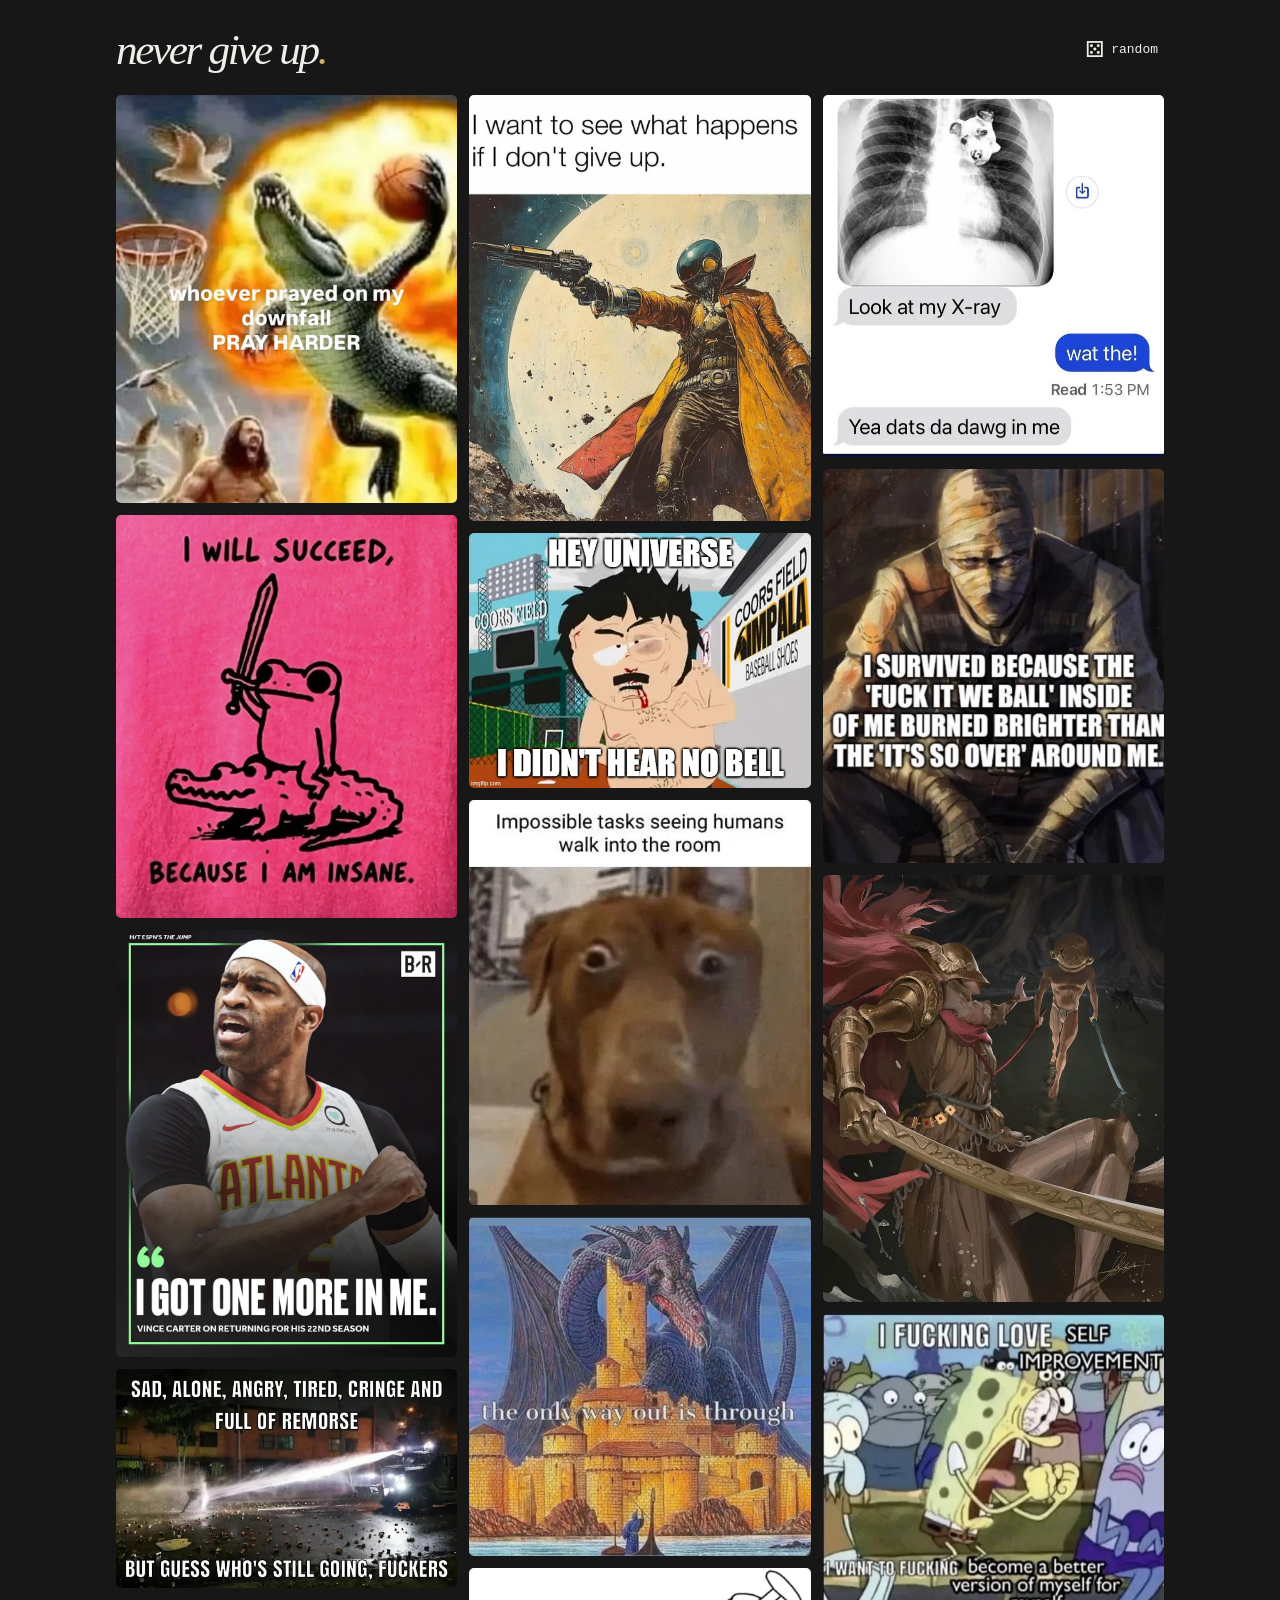
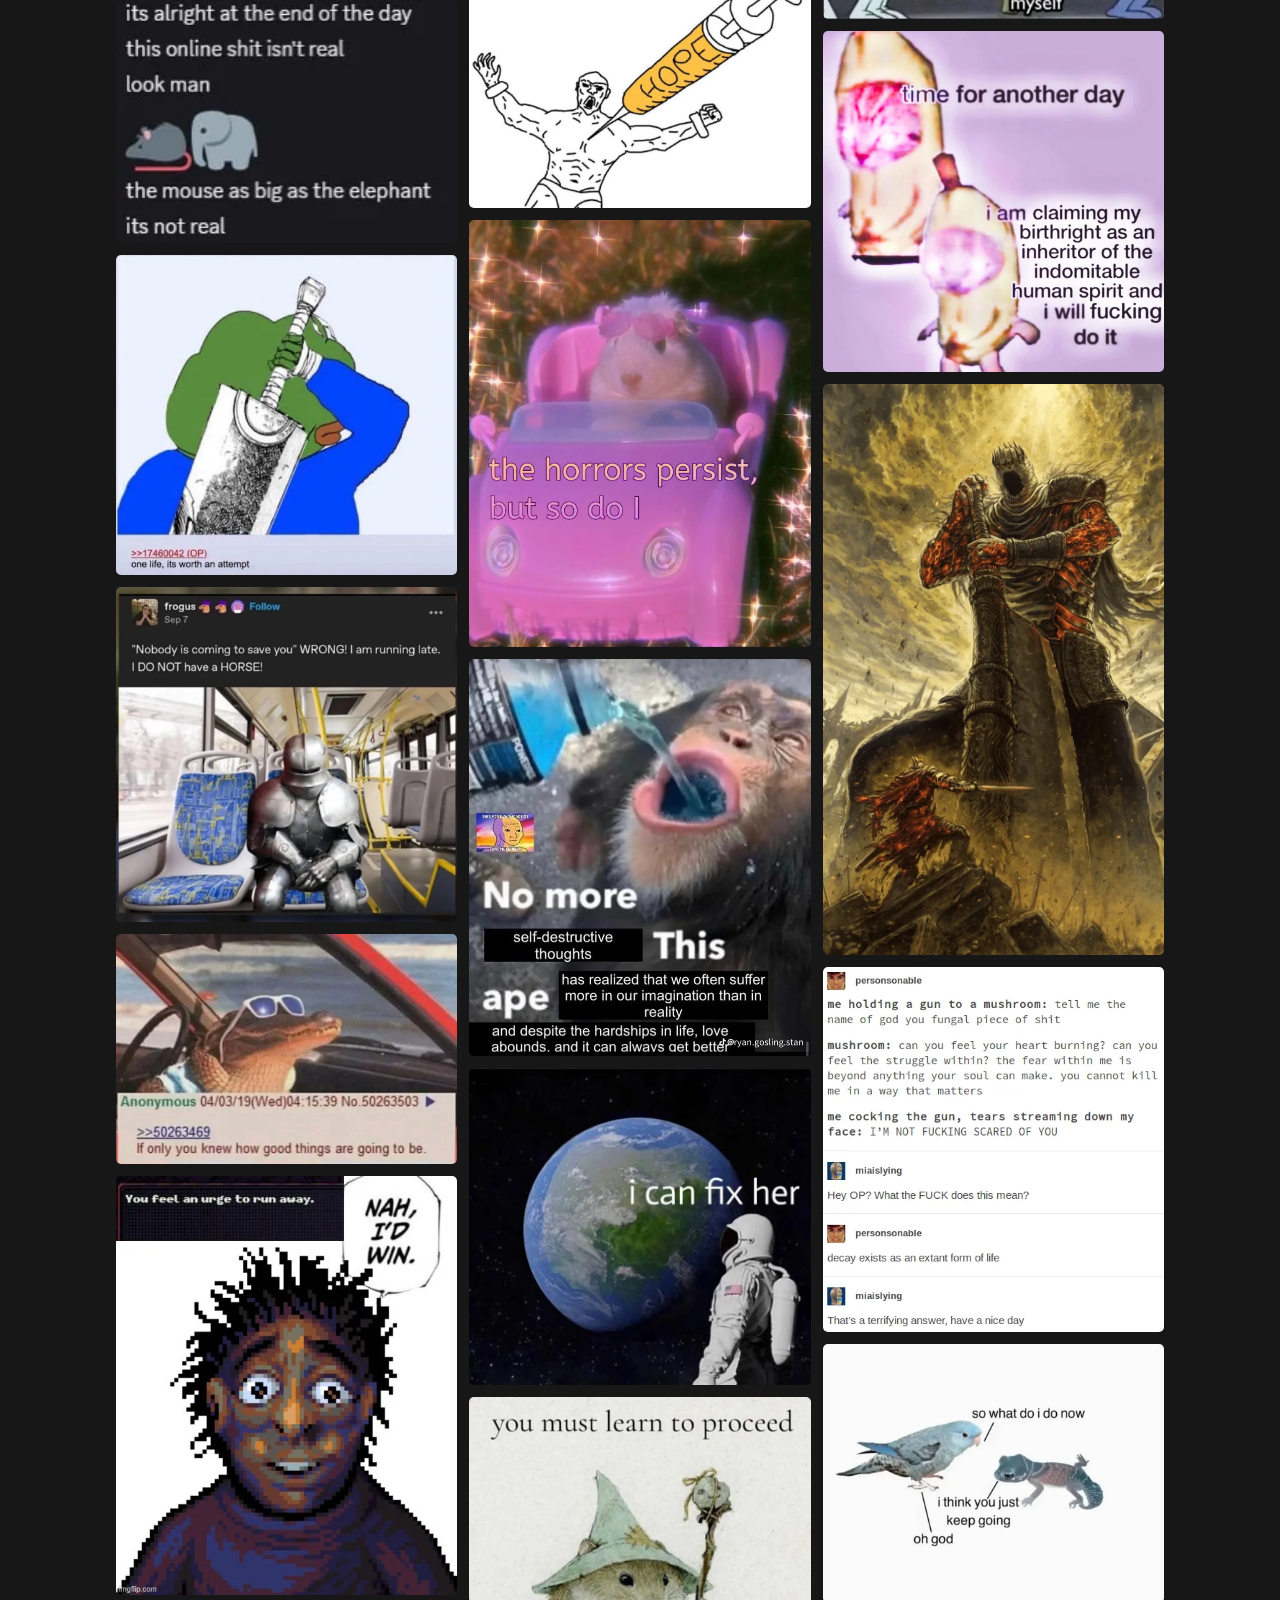
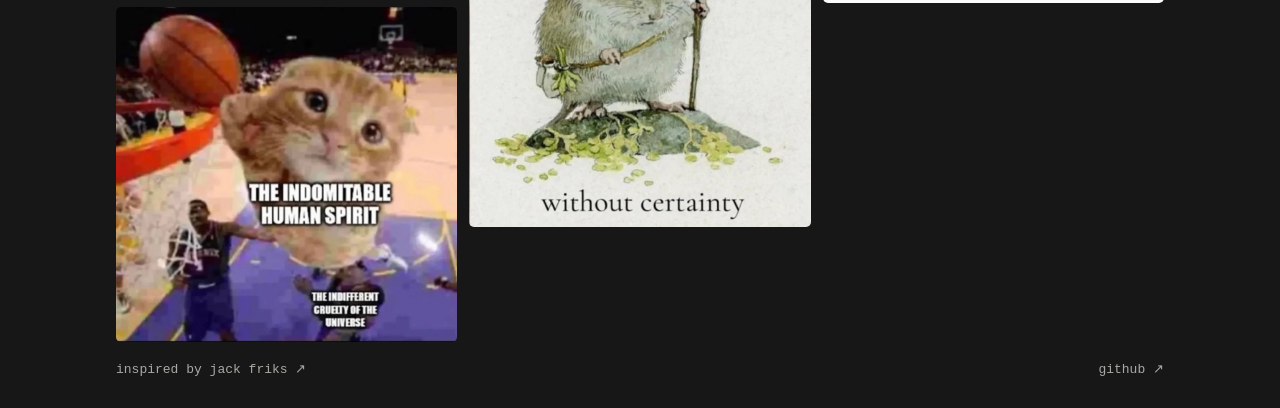
==== index.html @ ac334ce6 "Curate the wall around underdogs and comebacks" ====
<!doctype html>
<html lang="en">
<head>
  <meta charset="utf-8">
  <meta name="viewport" content="width=device-width, initial-scale=1">
  <meta name="theme-color" content="#171717">
  <meta name="description" content="A collection of very determined little guys.">
  <title>never give up</title>
  <link rel="icon" href="data:,">
  <link rel="stylesheet" href="./style.css">
  <script src="./gallery.js" defer></script>
</head>
<body>
  <main>
    <header>
      <h1>never give up<span aria-hidden="true">.</span></h1>
      <button id="random" type="button" hidden><span aria-hidden="true">⚄</span> random</button>
    </header>
    <div class="wall">
      <a href="https://www.jackfriks.com/keep-going/4.jpeg" data-credit="Jack Friks">
        <img src="./images/pray-harder.webp" width="980" height="1173"
             alt="An alligator goes up for a dunk in front of an explosion. “Whoever prayed on my downfall PRAY HARDER.”">
      </a>
      <a href="https://x.com/PermaDelusional/status/2120478122214617414" data-credit="@PermaDelusional">
        <img src="./images/sword-frog.webp" width="980" height="1157"
             alt="A frog rides an alligator with a sword raised. “I will succeed, because I am insane.”">
      </a>
      <a href="https://x.com/BleacherReport/status/1136370021188419584" data-credit="Bleacher Report">
        <img src="./images/one-more.webp" width="960" height="1200" loading="lazy"
             alt="Vince Carter tugs at his Hawks jersey. “I got one more in me.” He is talking about a 22nd NBA season.">
      </a>
      <a href="https://lemmy.blahaj.zone/post/48731867" data-credit="HopePosting">
        <img src="./images/still-going.webp" width="640" height="411" loading="lazy"
             alt="A person leans into a water cannon at night. The caption ends “but guess who’s still going, fuckers.”">
      </a>
      <a href="https://x.com/Anafinio/status/2120253152763257033" data-credit="@Anafinio">
        <img src="./images/mouse-elephant.webp" width="248" height="177"
             alt="A mouse emoji is as big as the elephant next to it. A chat message points to this as proof that the internet isn’t real.">
      </a>
      <a href="https://www.jackfriks.com/keep-going/1.jpeg" data-credit="Jack Friks">
        <img src="./images/one-life.webp" width="572" height="536" loading="lazy"
             alt="Pepe hoists a sword bigger than he is. The tiny caption reads “one life, its worth an attempt.”">
      </a>
      <a href="https://lemmy.blahaj.zone/post/48524702" data-credit="HopePosting">
        <img src="./images/no-horse.webp" width="980" height="960" loading="lazy"
             alt="A knight in full armor rides a bus. Someone says nobody is coming to save you. The knight is running late and has no horse.">
      </a>
      <a href="https://www.jackfriks.com/keep-going/15.jpeg" data-credit="Jack Friks">
        <img src="./images/gator.webp" width="640" height="432" loading="lazy"
             alt="An alligator in sunglasses drives into the sun. “If only you knew how good things are going to be.”">
      </a>
      <a href="https://knowyourmeme.com/photos/3169126-nah-id-win" data-credit="Know Your Meme">
        <img src="./images/id-win.webp" width="500" height="614"
             alt="The game says “You feel an urge to run away.” A wide-eyed pixelated character answers, “Nah, I’d win.”">
      </a>
      <a href="https://x.com/PunchingCat/status/2120642733367058934" data-credit="@PunchingCat">
        <img src="./images/dunk.webp" width="980" height="962"
             alt="A kitten representing the indomitable human spirit dunks on the indifferent cruelty of the universe.">
      </a>
      <a href="https://www.jackfriks.com/keep-going/5.jpeg" data-credit="Jack Friks">
        <img src="./images/what-happens.webp" width="960" height="1200"
             alt="A space cowboy draws a pistol in front of a huge moon. “I want to see what happens if I don’t give up.”">
      </a>
      <a href="https://imgflip.com/i/9ol8pu" data-credit="mm55_55 · Imgflip">
        <img src="./images/no-bell.webp" width="642" height="480" loading="lazy"
             alt="Randy Marsh, battered in the Coors Field parking lot, tells the universe he didn’t hear a bell.">
      </a>
      <a href="https://lemmy.blahaj.zone/post/48625889" data-credit="HopePosting">
        <img src="./images/impossible-tasks.webp" width="414" height="491" loading="lazy"
             alt="A startled, wide-eyed dog illustrates “Impossible tasks seeing humans walk into the room.”">
      </a>
      <a href="https://www.jackfriks.com/keep-going/25.webp" data-credit="Jack Friks">
        <img src="./images/row-through.webp" width="980" height="972" loading="lazy"
             alt="A lone figure takes a small boat toward a castle wrapped in a dragon. “the only way out is through”">
      </a>
      <a href="https://www.jackfriks.com/keep-going/6.jpeg" data-credit="Jack Friks">
        <img src="./images/hope-injection.webp" width="959" height="675" loading="lazy"
             alt="A syringe labeled HOPE goes into the arm of a suddenly jacked stick figure.">
      </a>
      <a href="https://knowyourmeme.com/photos/2701139-the-horrors-persist-but-so-do-i" data-credit="Know Your Meme">
        <img src="./images/horrors.webp" width="564" height="705" loading="lazy"
             alt="A tiny rodent drives a sparkly pink convertible. “the horrors persist, but so do I”">
      </a>
      <a href="https://knowyourmeme.com/photos/2428231-the-indomitable-human-spirit" data-credit="Know Your Meme">
        <img src="./images/no-more.webp" width="680" height="791"
             alt="An ape getting water poured into its mouth has decided it’s done with self-destructive thoughts.">
      </a>
      <a href="https://lemmy.blahaj.zone/post/48667059" data-credit="HopePosting">
        <img src="./images/fix-her.webp" width="694" height="646"
             alt="An astronaut stares at the whole Earth from the Moon and announces, “i can fix her.”">
      </a>
      <a href="https://x.com/cyanopsis/status/2121844889277411535" data-credit="@cyanopsis">
        <img src="./images/mouse-wizard.webp" width="954" height="1200"
             alt="A mouse in a pointed hat carries a staff. “you must learn to proceed without certainty”">
      </a>
      <a href="https://knowyourmeme.com/photos/2394167-got-that-dog-in-him" data-credit="@Ic3yHurts · Know Your Meme">
        <img src="./images/dawg-xray.webp" width="680" height="722"
             alt="A text conversation shows a chest X-ray with a dog inside the ribs. “Yea dats da dawg in me.”">
      </a>
      <a href="https://www.jackfriks.com/keep-going/35.webp" data-credit="Jack Friks">
        <img src="./images/burned-brighter.webp" width="968" height="1119" loading="lazy"
             alt="A bandaged Joshua Graham says the “fuck it we ball” inside him burned brighter than the “it’s so over” around him.">
      </a>
      <a href="https://knowyourmeme.com/photos/2353268-let-me-solo-her" data-credit="Al Jerek · Know Your Meme">
        <img src="./images/solo-her.webp" width="680" height="850" loading="lazy"
             alt="Malenia holds her blade across the foreground. Behind it stands a lone challenger wearing a jar on his head.">
      </a>
      <a href="https://lemmy.blahaj.zone/post/48971840" data-credit="HopePosting">
        <img src="./images/self-improvement.webp" width="474" height="423" loading="lazy"
             alt="SpongeBob clenches both fists in a crowd and yells about how much he loves self-improvement.">
      </a>
      <a href="https://knowyourmeme.com/photos/2428218-the-indomitable-human-spirit" data-credit="Know Your Meme">
        <img src="./images/another-day.webp" width="597" height="597" loading="lazy"
             alt="Two cats in banana suits with glowing faces greet another day by claiming their birthright as inheritors of the indomitable human spirit.">
      </a>
      <a href="https://www.jackfriks.com/keep-going/58.webp" data-credit="Jack Friks">
        <img src="./images/giant.webp" width="718" height="1200" loading="lazy"
             alt="A tiny fighter with a sword squares up to an armored giant beneath a gold sky.">
      </a>
      <a href="https://knowyourmeme.com/photos/2144669-you-cannot-kill-me-in-a-way-that-matters" data-credit="personsonable · Know Your Meme">
        <img src="./images/mushroom.webp" width="474" height="507"
             alt="In a Tumblr exchange, a mushroom held at gunpoint calmly explains that decay is a form of life.">
      </a>
      <a href="https://www.jackfriks.com/keep-going/62.webp" data-credit="Jack Friks">
        <img src="./images/keep-going.webp" width="980" height="745" loading="lazy"
             alt="A bird asks a lizard what to do now. “i think you just keep going” — “oh god”">
      </a>
    </div>
    <footer>
      <a href="https://www.jackfriks.com/keep-going">inspired by jack friks ↗</a>
      <a href="https://github.com/MadBonzz/never-give-up">github ↗</a>
    </footer>
  </main>
  <dialog aria-label="Image viewer">
    <div class="viewer">
      <form method="dialog"><button aria-label="Close image" autofocus>close ×</button></form>
      <img id="full" alt="">
      <a id="source" href="#">source ↗</a>
    </div>
  </dialog>
</body>
</html>
---- style.css ----
:root {
  color-scheme: dark;
  font: 16px/1.5 system-ui, sans-serif;
  background: #171717;
  color: #efeee9;
}

* { box-sizing: border-box; }
body { margin: 0; }
main { max-width: 1096px; margin: auto; padding: 0 24px; }

header, footer {
  display: flex;
  align-items: center;
  justify-content: space-between;
  gap: 1rem;
}

header { padding: 26px 0 21px; }
h1 {
  margin: 0;
  font: italic 500 clamp(2rem, 5vw, 2.7rem)/1.1 Georgia, serif;
  letter-spacing: -.055em;
}
h1 span { color: #d9ad6c; }
button, footer a, #source { font: 13px/1.5 ui-monospace, monospace; }
button {
  color: inherit;
  background: transparent;
  border: 0;
  cursor: pointer;
  padding: 6px;
}
#random { display: inline-flex; align-items: center; gap: 7px; }
#random span { font: 22px/1 system-ui, sans-serif; }
[hidden] { display: none !important; }
a { color: inherit; text-underline-offset: 4px; }
button:hover, footer a:hover, #source:hover { color: white; text-decoration: underline; }
:focus-visible { outline: 2px solid #ffd492; outline-offset: 3px; }

.wall { columns: 3; column-gap: 12px; }
.wall a {
  display: block;
  margin-bottom: 12px;
  break-inside: avoid;
  border-radius: 5px;
  cursor: zoom-in;
}
.wall img { display: block; width: 100%; height: auto; border-radius: inherit; }
footer { color: #aaa8a3; padding: 18px 0 28px; }
footer a { text-decoration: none; }

dialog {
  border: 0;
  background: transparent;
  color: #efeee9;
  padding: 0;
  width: min(1000px, calc(100vw - 24px));
  max-width: calc(100vw - 24px);
  max-height: calc(100dvh - 16px);
}
dialog::backdrop { background: rgb(9 9 9 / 96%); }
body:has(dialog[open]) { overflow: hidden; }
.viewer { display: grid; justify-items: center; }
.viewer form { justify-self: end; margin: 0; }
.viewer button { margin-bottom: 3px; }
#full {
  display: block;
  width: 100%;
  height: calc(100dvh - 112px);
  object-fit: contain;
}
#source { margin-top: 12px; color: #c8c7c1; text-align: center; }

@media (max-width: 760px) {
  main { padding: 0 14px; }
  .wall { columns: 2; }
}
@media (max-width: 540px) {
  header { padding: 18px 0 16px; }
  .wall { columns: 1; }
  footer a { font-size: 11px; }
}
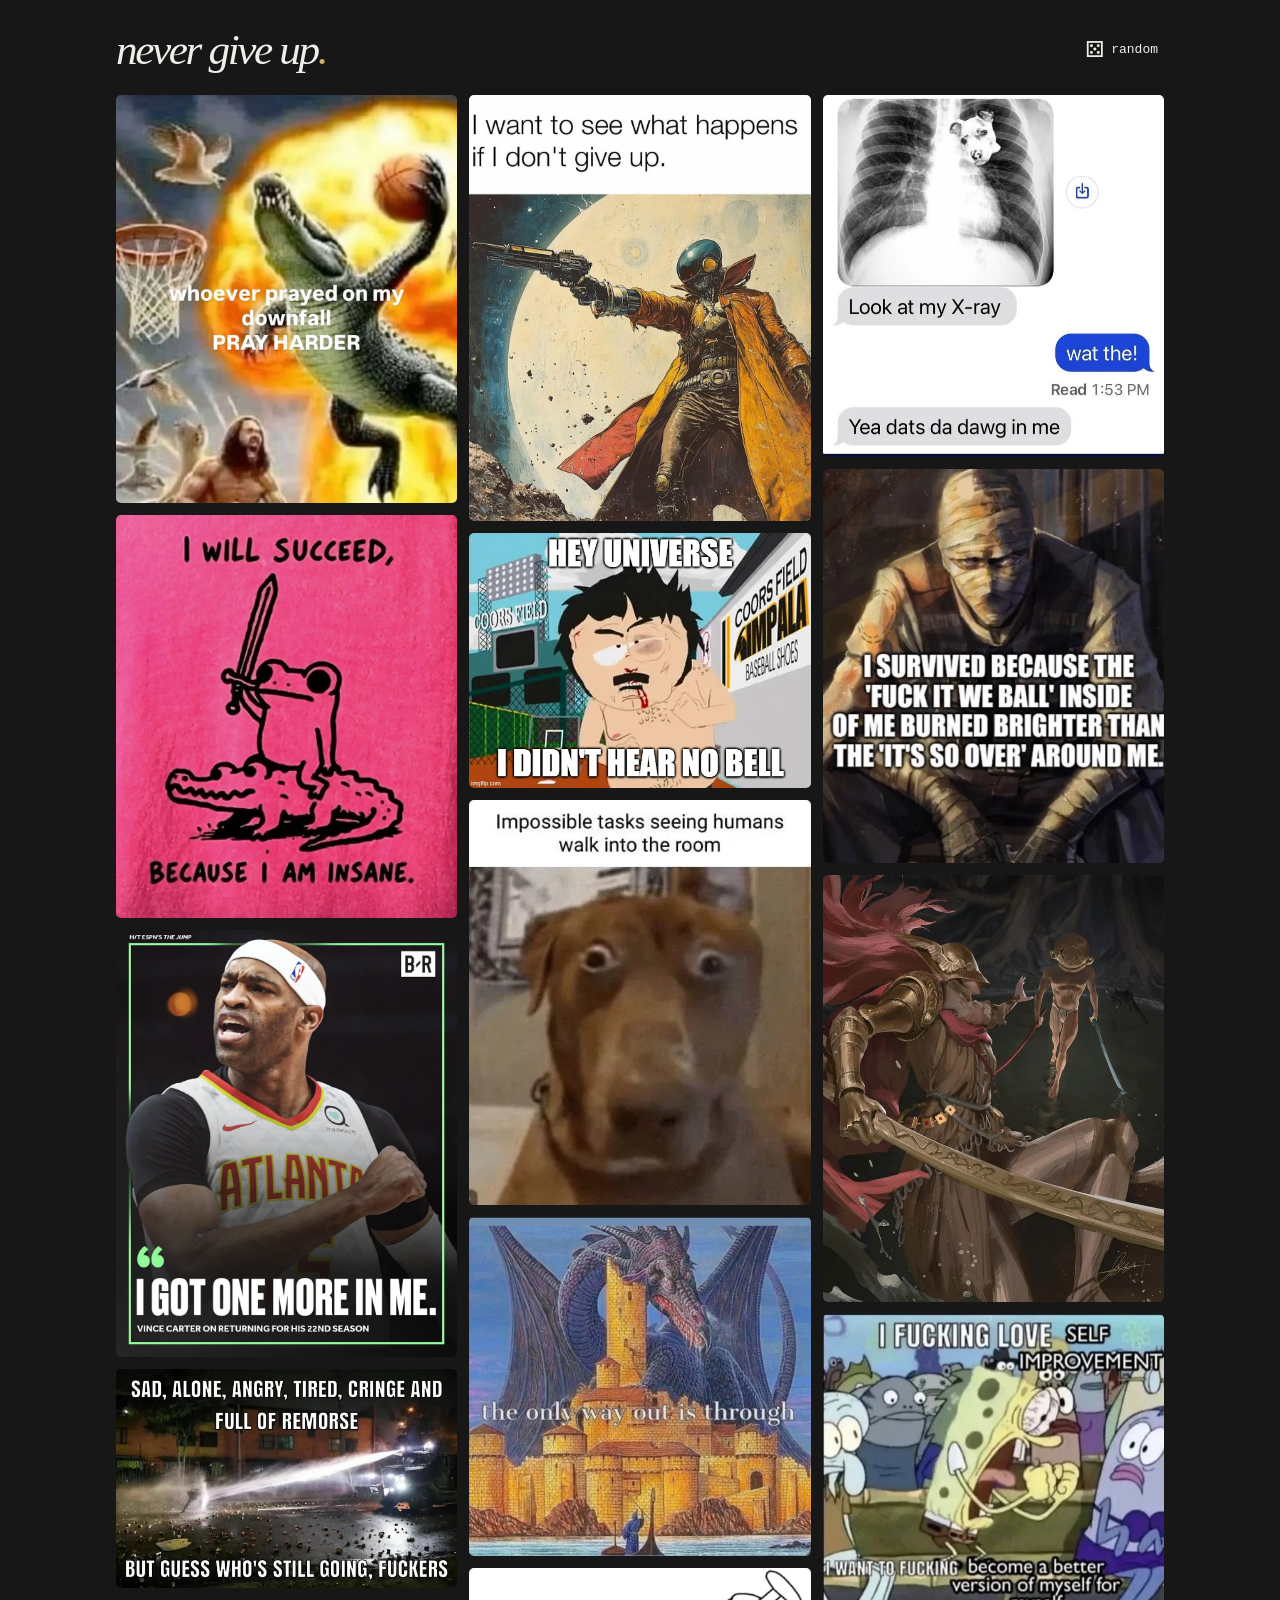
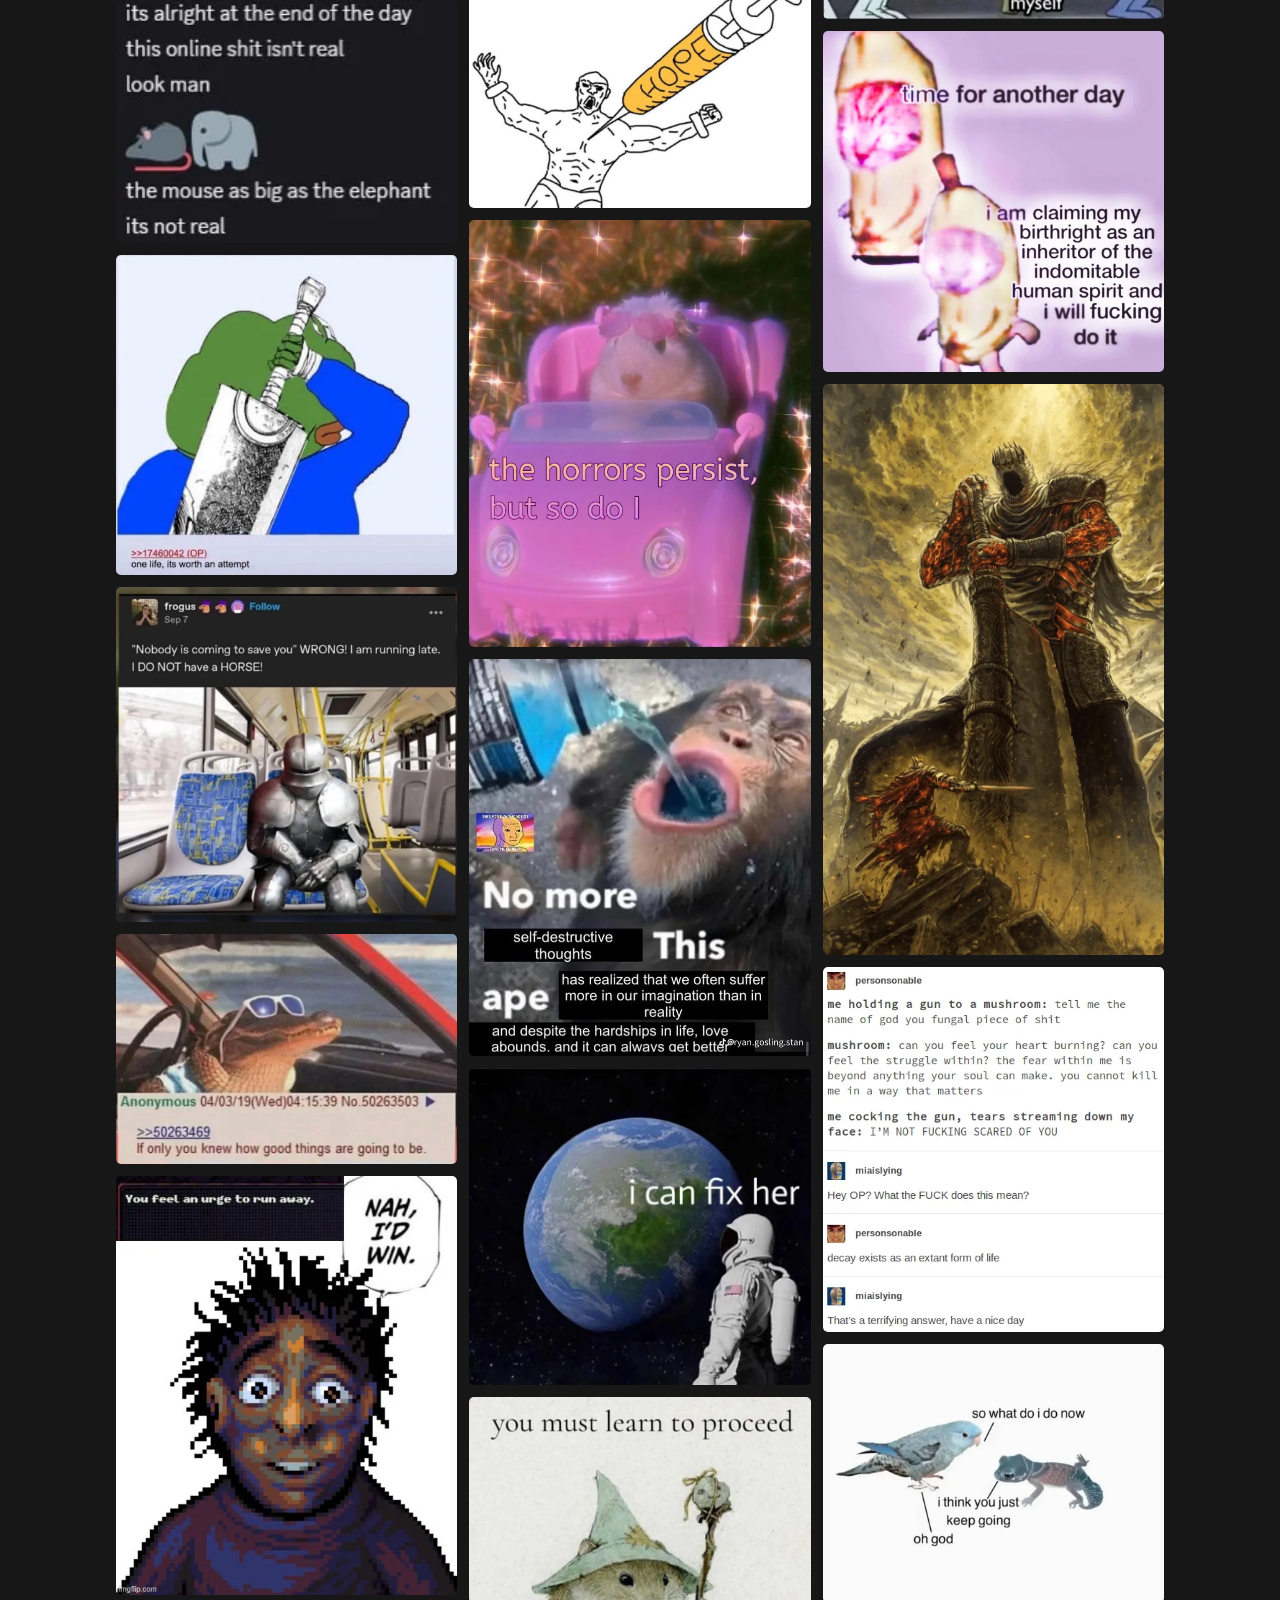
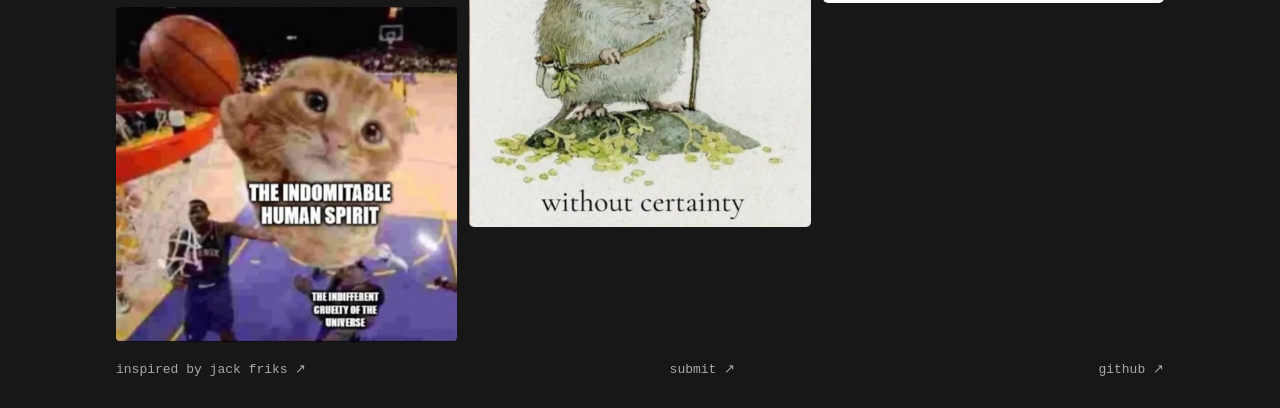
==== commit 492ff49f: "Add an X photo submission page with atomic gallery publishing" ====
--- a/index.html
+++ b/index.html
@@ -17,6 +17,7 @@
       <button id="random" type="button" hidden><span aria-hidden="true">⚄</span> random</button>
     </header>
     <div class="wall">
+      <!-- submissions -->
       <a href="https://www.jackfriks.com/keep-going/4.jpeg" data-credit="Jack Friks">
         <img src="./images/pray-harder.webp" width="980" height="1173"
              alt="An alligator goes up for a dunk in front of an explosion. “Whoever prayed on my downfall PRAY HARDER.”">
@@ -128,6 +129,7 @@
     </div>
     <footer>
       <a href="https://www.jackfriks.com/keep-going">inspired by jack friks ↗</a>
+      <a href="./submit/">submit ↗</a>
       <a href="https://github.com/MadBonzz/never-give-up">github ↗</a>
     </footer>
   </main>
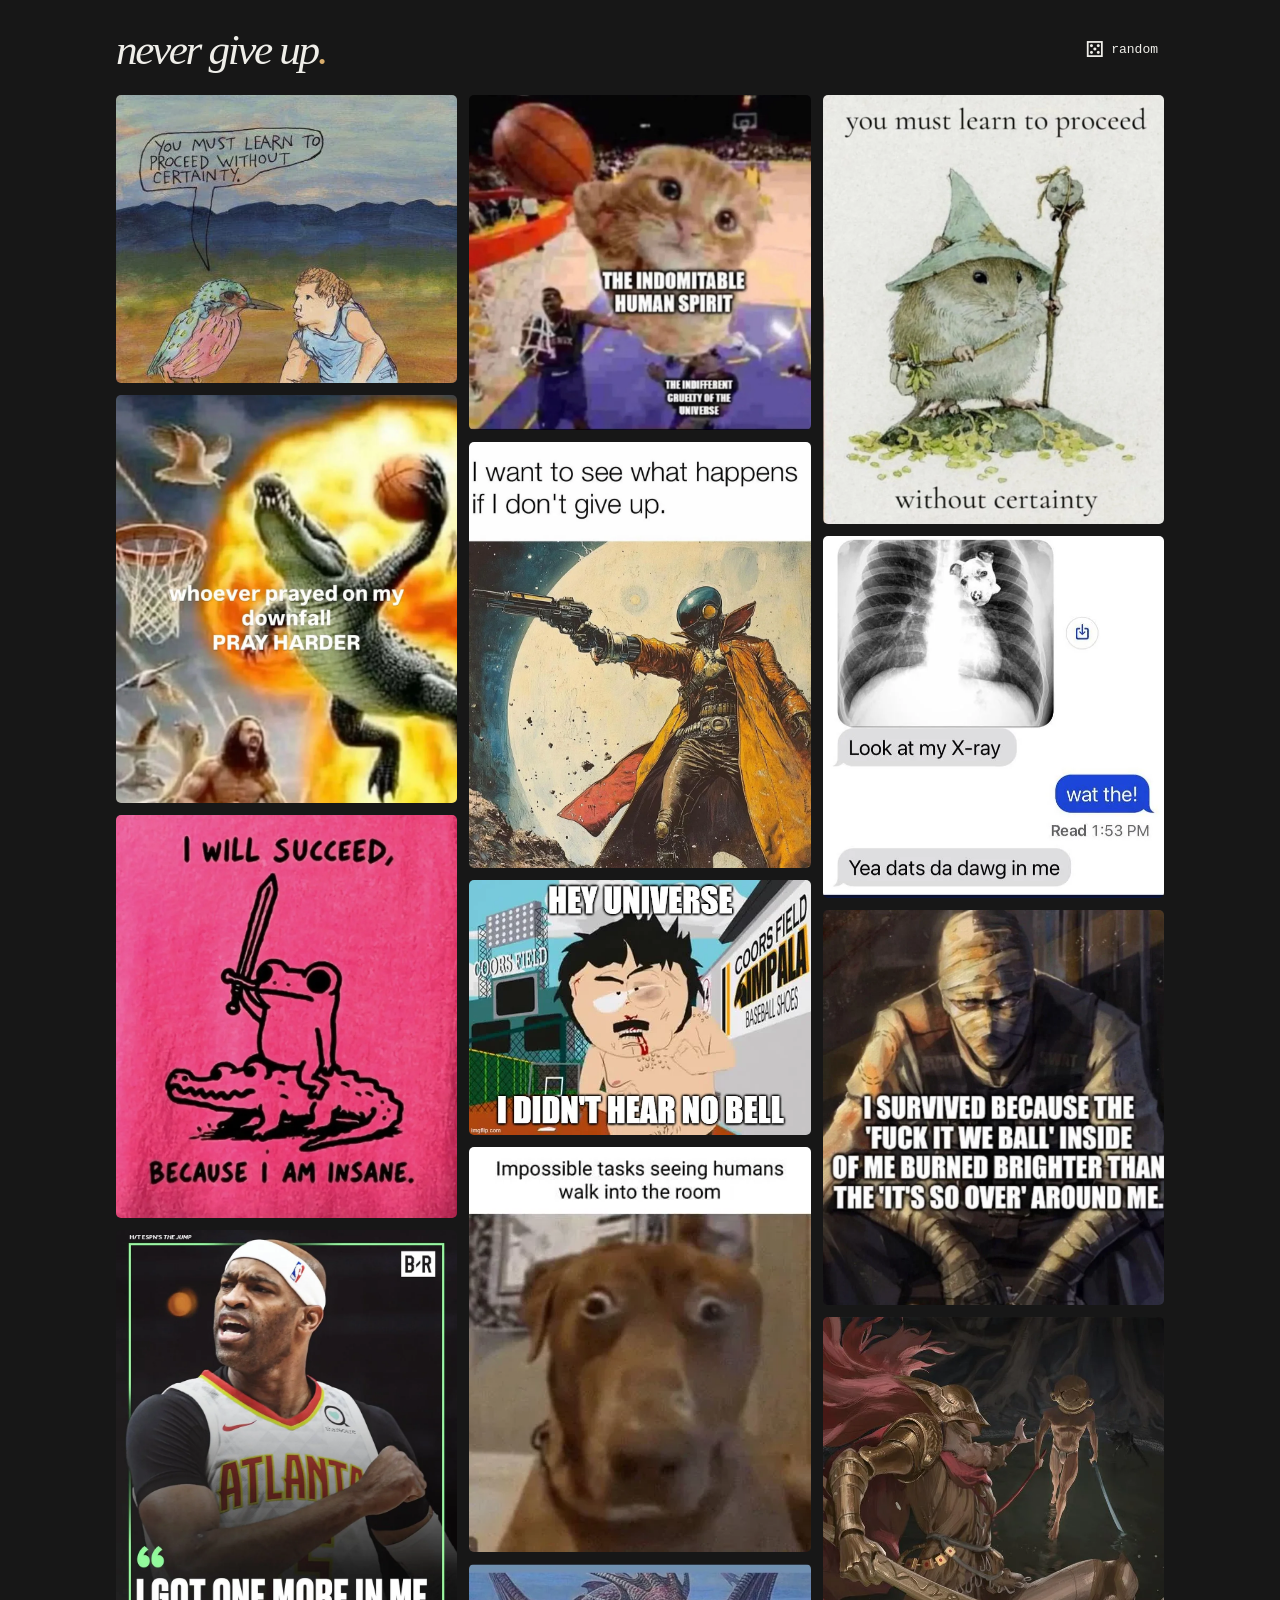
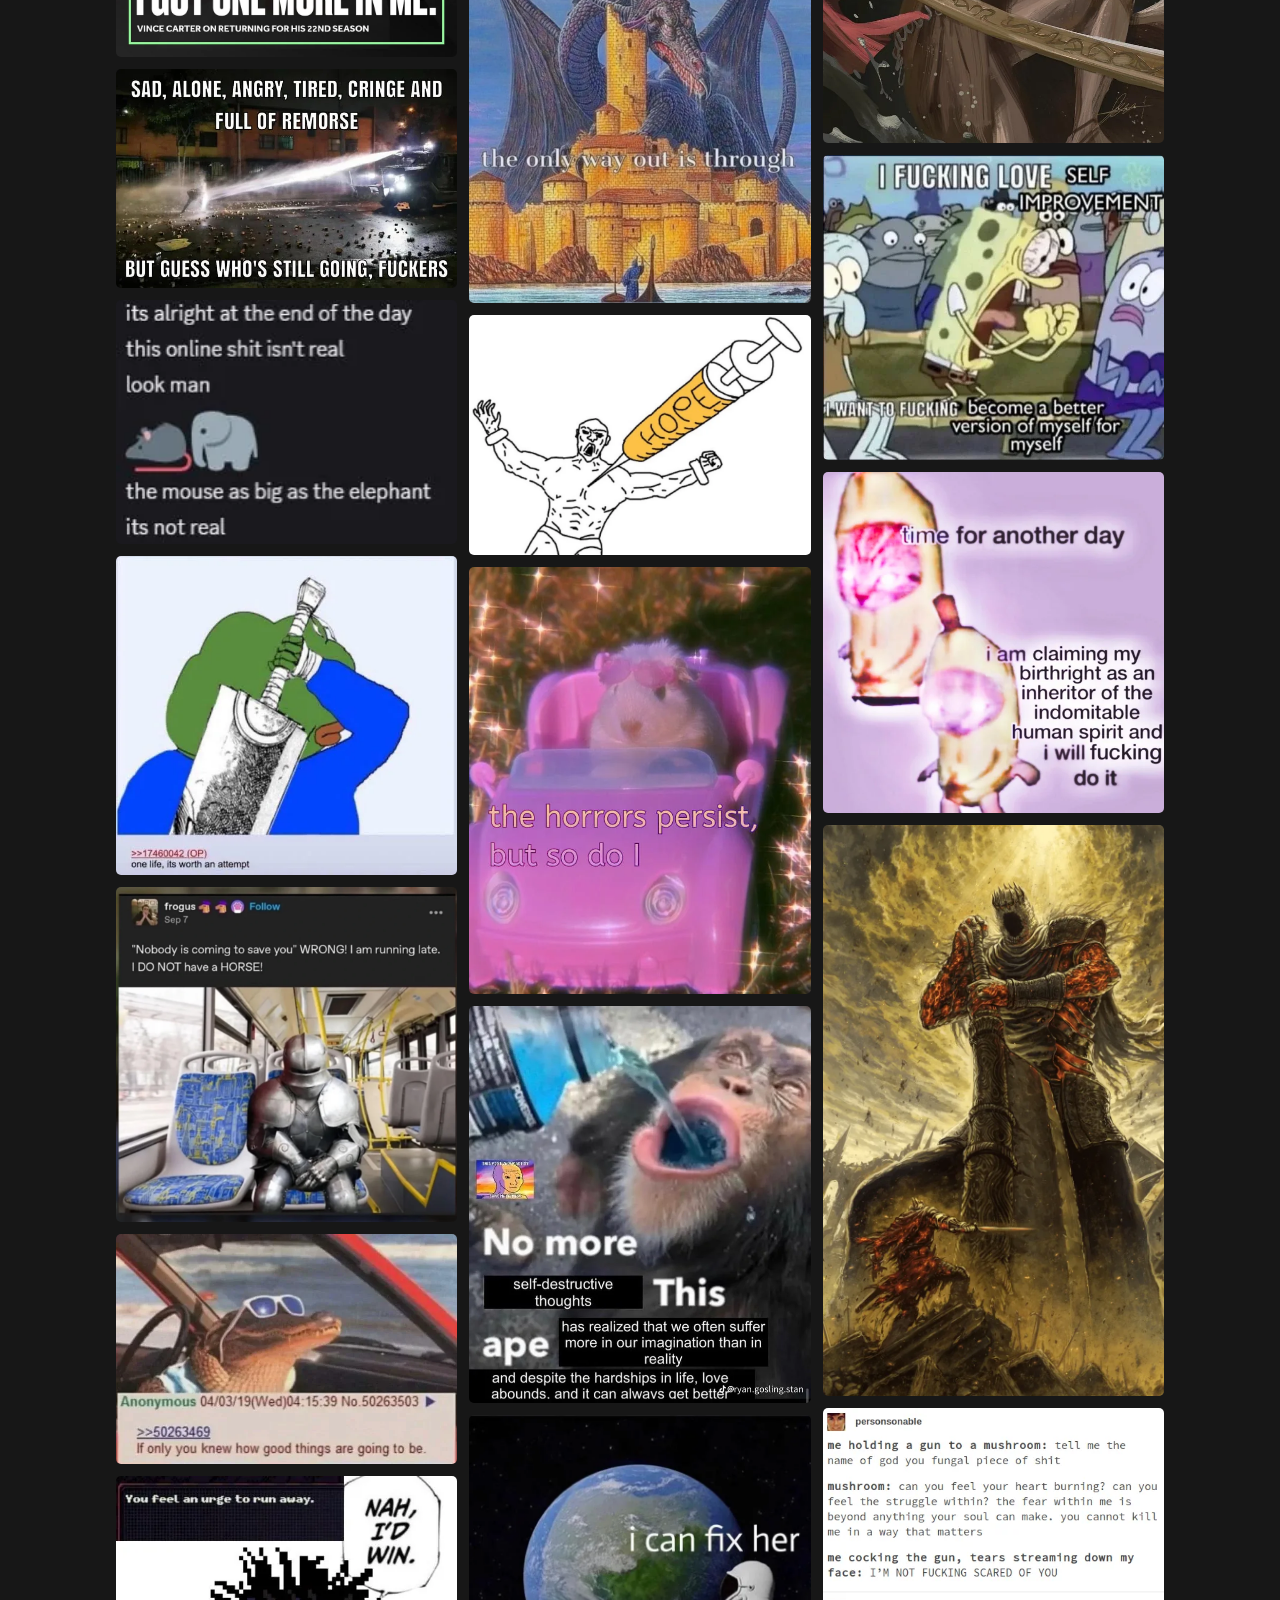
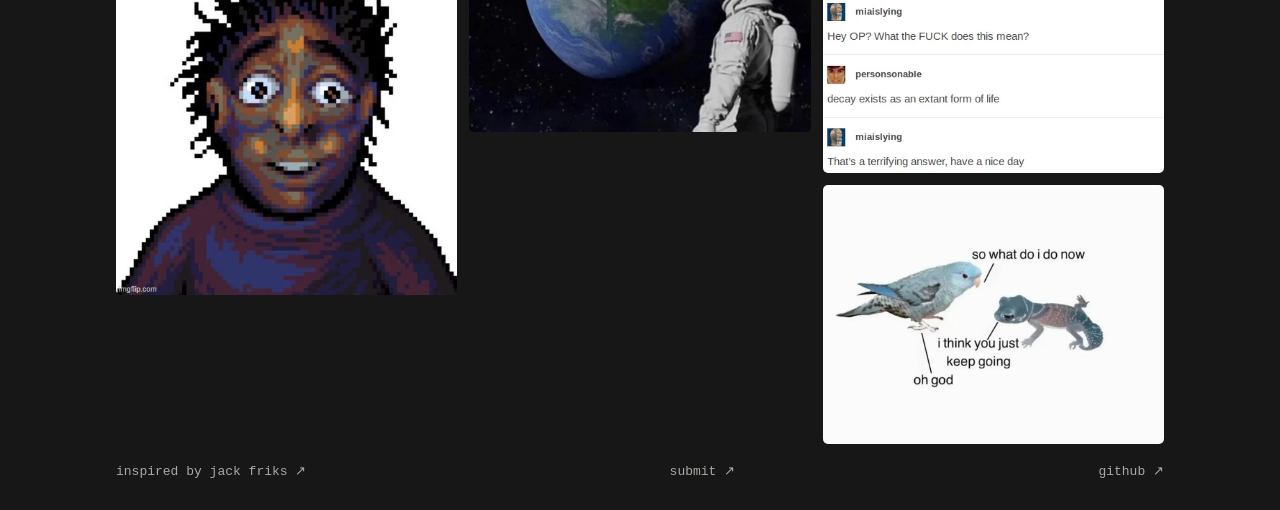
==== commit fa51a912: "Add photos from @WholesomeMeme (2123119943340130806)" ====
--- a/index.html
+++ b/index.html
@@ -18,6 +18,9 @@
     </header>
     <div class="wall">
       <!-- submissions -->
+      <a href="https://x.com/WholesomeMeme/status/2123119943340130806/photo/1" data-credit="@WholesomeMeme">
+        <img src="./images/x-2123119943340130806-1.webp" width="500" height="422" loading="lazy" alt="Photo 1 posted by @WholesomeMeme on X.">
+      </a>
       <a href="https://www.jackfriks.com/keep-going/4.jpeg" data-credit="Jack Friks">
         <img src="./images/pray-harder.webp" width="980" height="1173"
              alt="An alligator goes up for a dunk in front of an explosion. “Whoever prayed on my downfall PRAY HARDER.”">
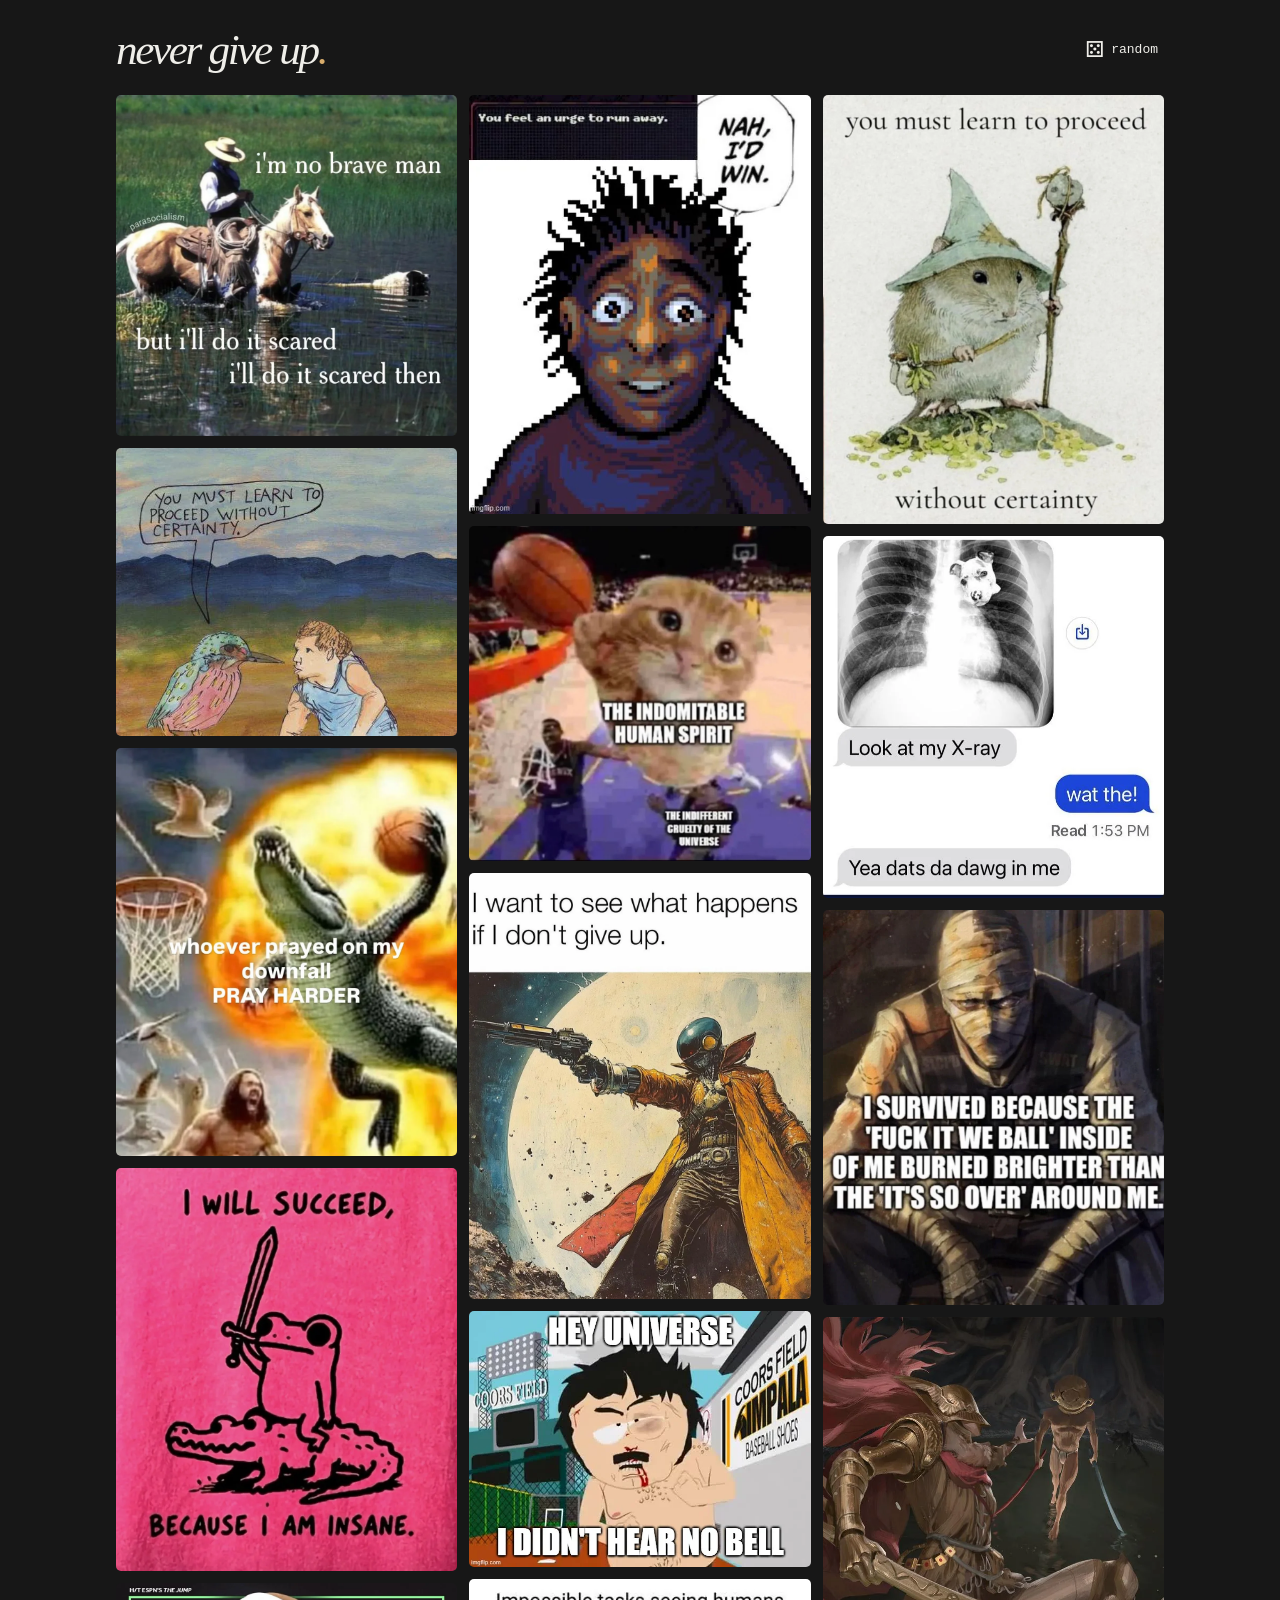
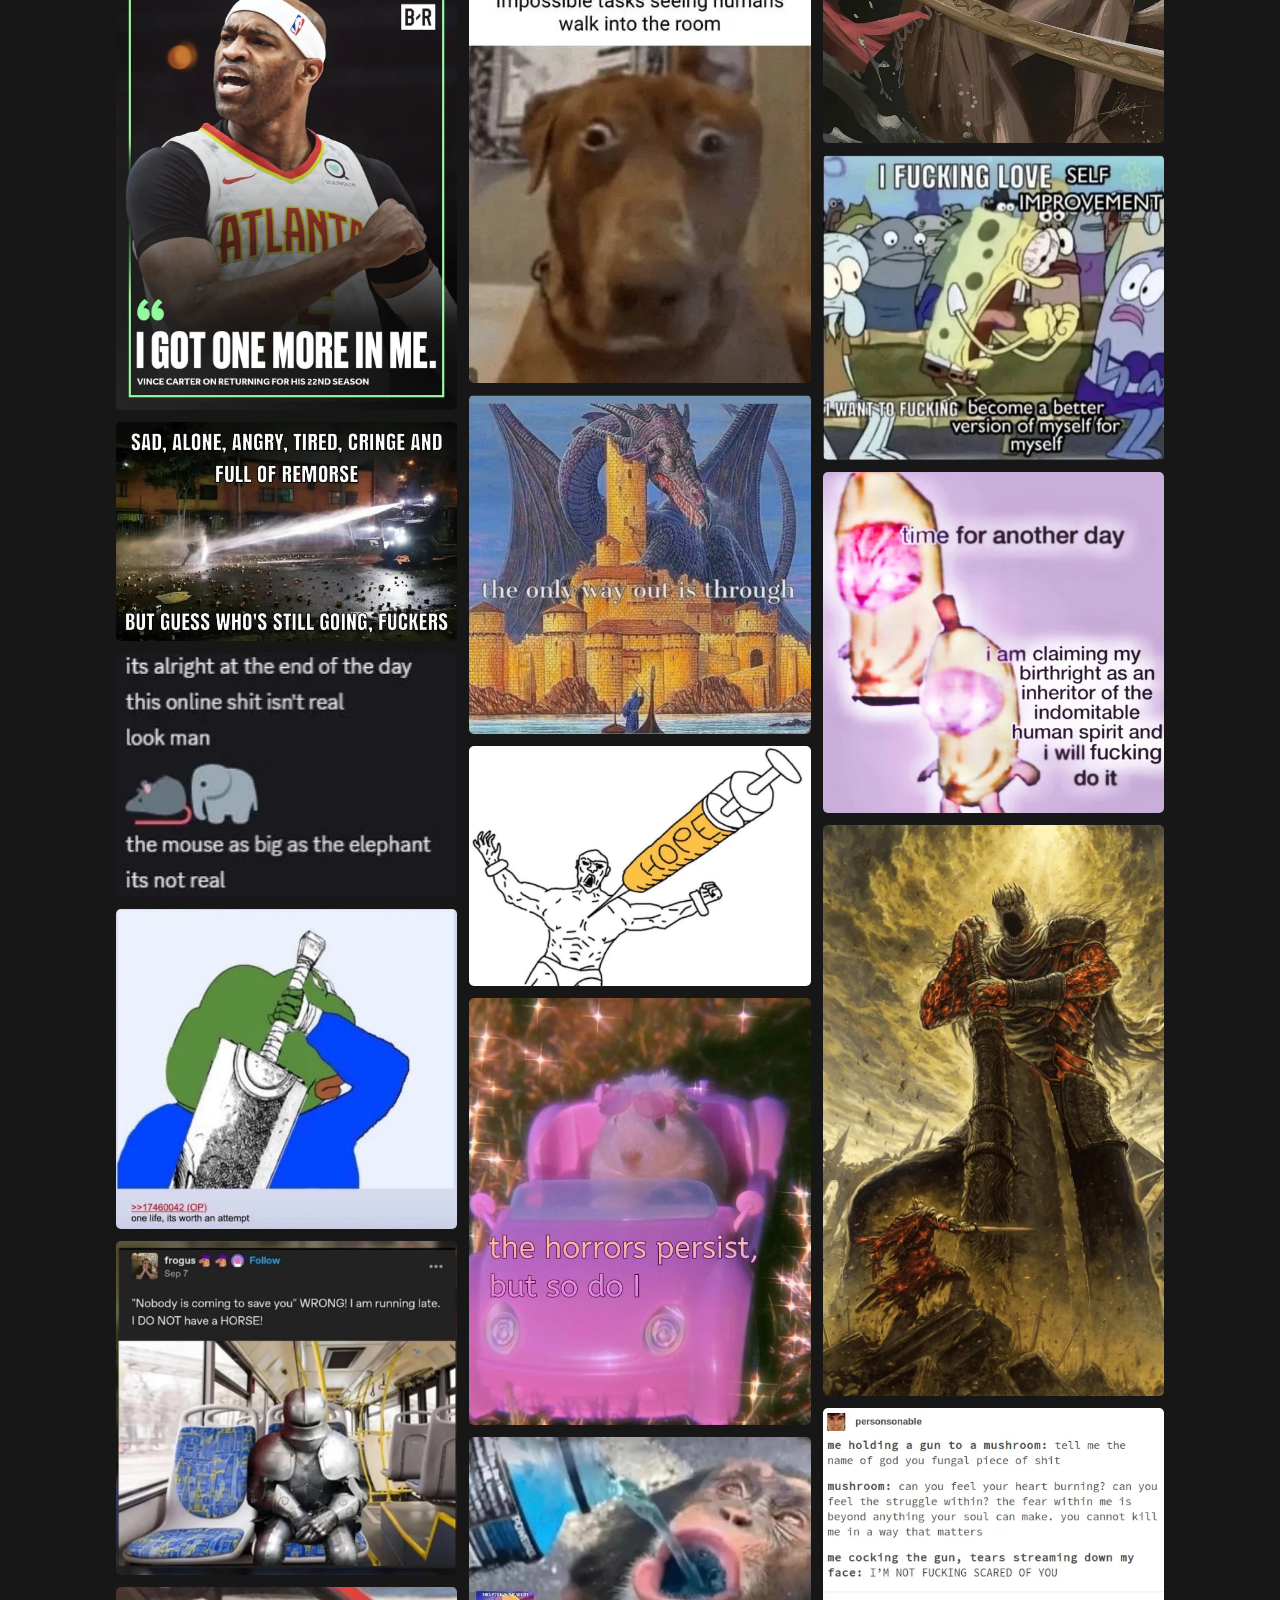
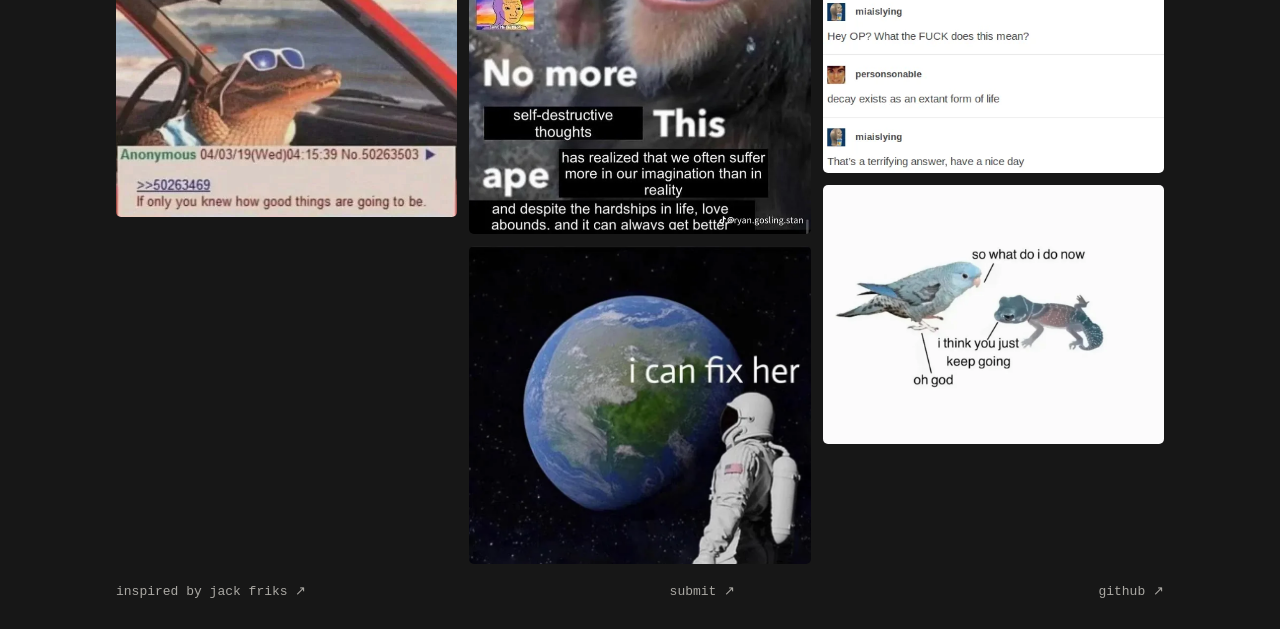
==== commit 9123c488: "Add photos from @UNIV3RSECHILD (2124006521054847475)" ====
--- a/index.html
+++ b/index.html
@@ -18,6 +18,9 @@
     </header>
     <div class="wall">
       <!-- submissions -->
+      <a href="https://x.com/UNIV3RSECHILD/status/2124006521054847475/photo/1" data-credit="@UNIV3RSECHILD">
+        <img src="./images/x-2124006521054847475-1.webp" width="980" height="980" loading="lazy" alt="Photo 1 posted by @UNIV3RSECHILD on X.">
+      </a>
       <a href="https://x.com/WholesomeMeme/status/2123119943340130806/photo/1" data-credit="@WholesomeMeme">
         <img src="./images/x-2123119943340130806-1.webp" width="500" height="422" loading="lazy" alt="Photo 1 posted by @WholesomeMeme on X.">
       </a>
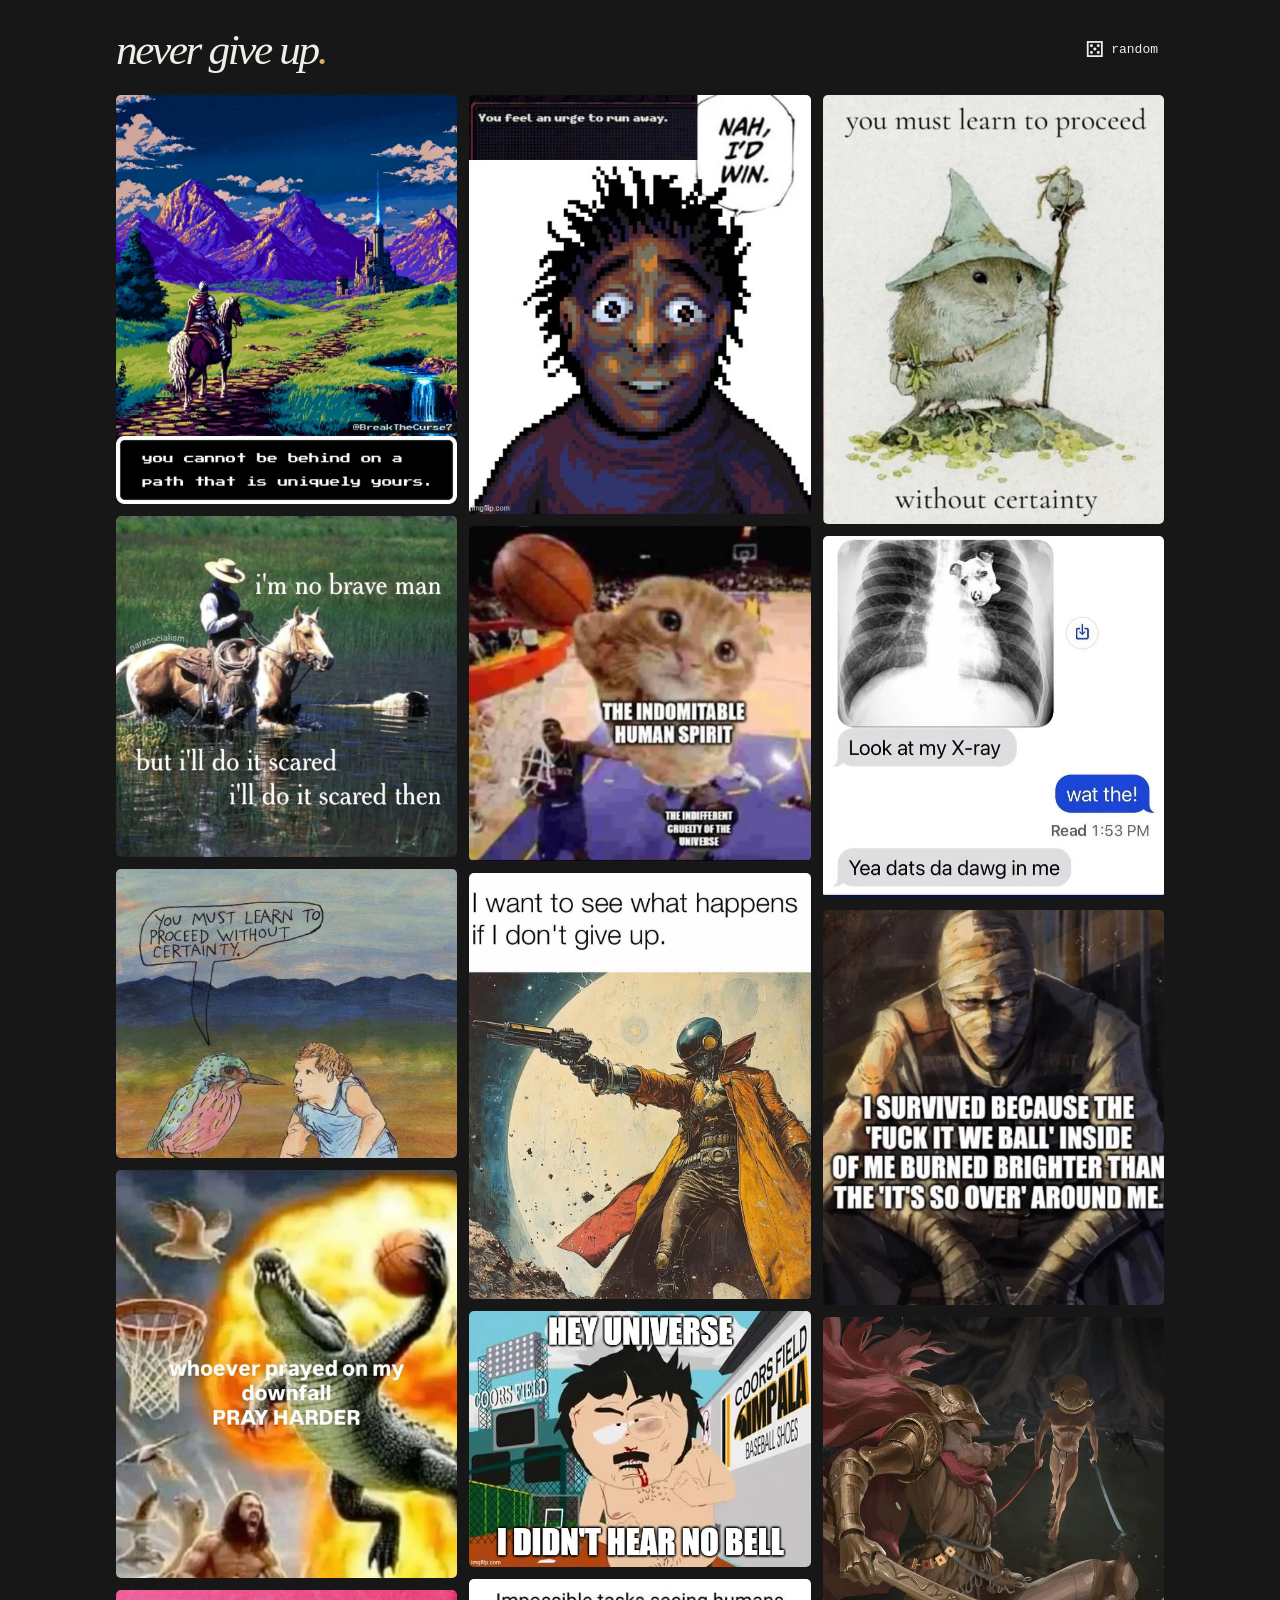
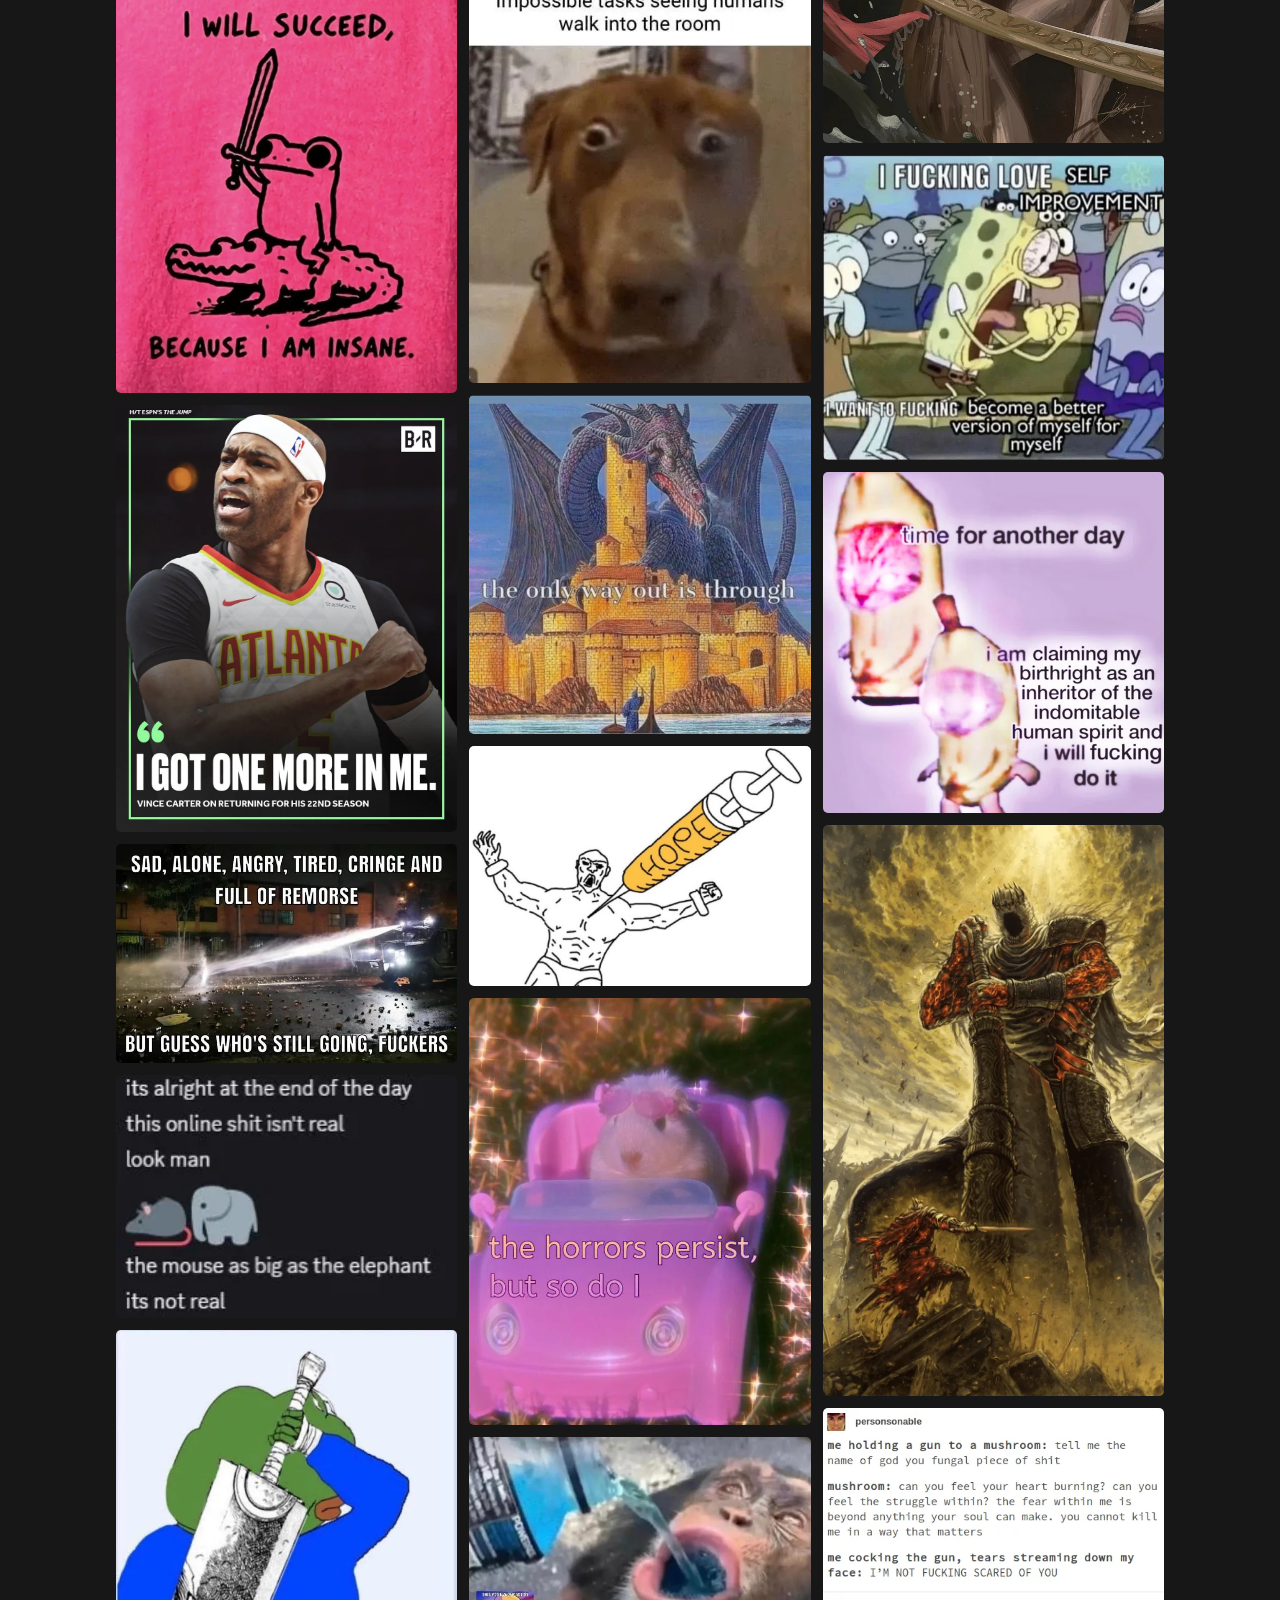
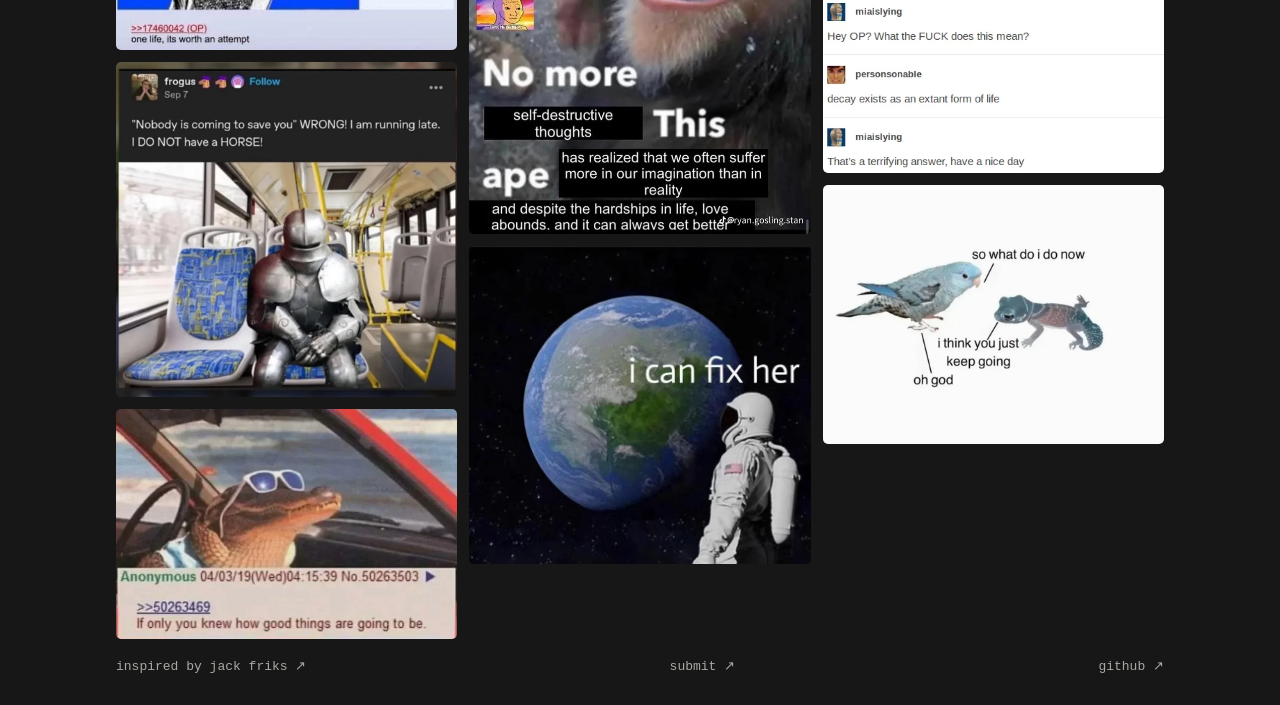
==== commit ec411887: "Add photos from @BreakTheCurse7 (2123464736314442061)" ====
--- a/index.html
+++ b/index.html
@@ -18,6 +18,9 @@
     </header>
     <div class="wall">
       <!-- submissions -->
+      <a href="https://x.com/BreakTheCurse7/status/2123464736314442061/photo/1" data-credit="@BreakTheCurse7">
+        <img src="./images/x-2123464736314442061-1.webp" width="980" height="1176" loading="lazy" alt="Photo 1 posted by @BreakTheCurse7 on X.">
+      </a>
       <a href="https://x.com/UNIV3RSECHILD/status/2124006521054847475/photo/1" data-credit="@UNIV3RSECHILD">
         <img src="./images/x-2124006521054847475-1.webp" width="980" height="980" loading="lazy" alt="Photo 1 posted by @UNIV3RSECHILD on X.">
       </a>
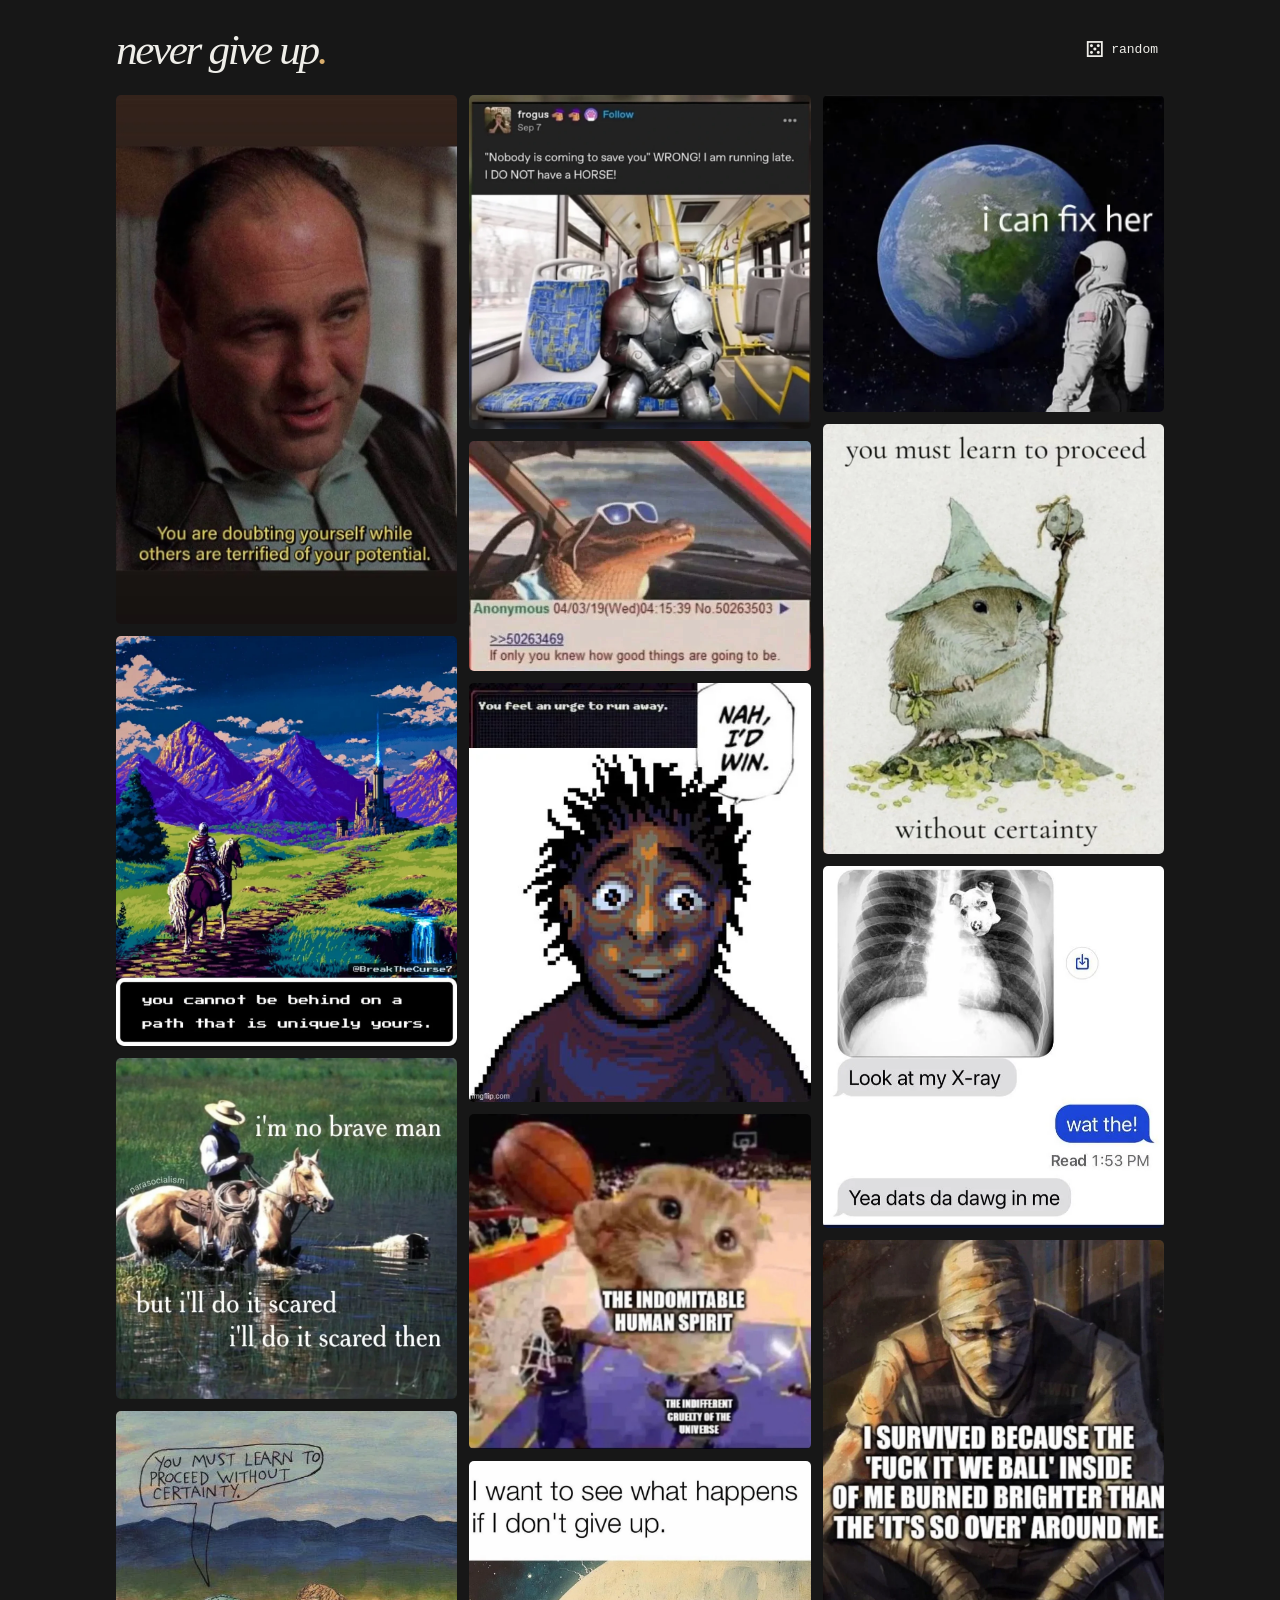
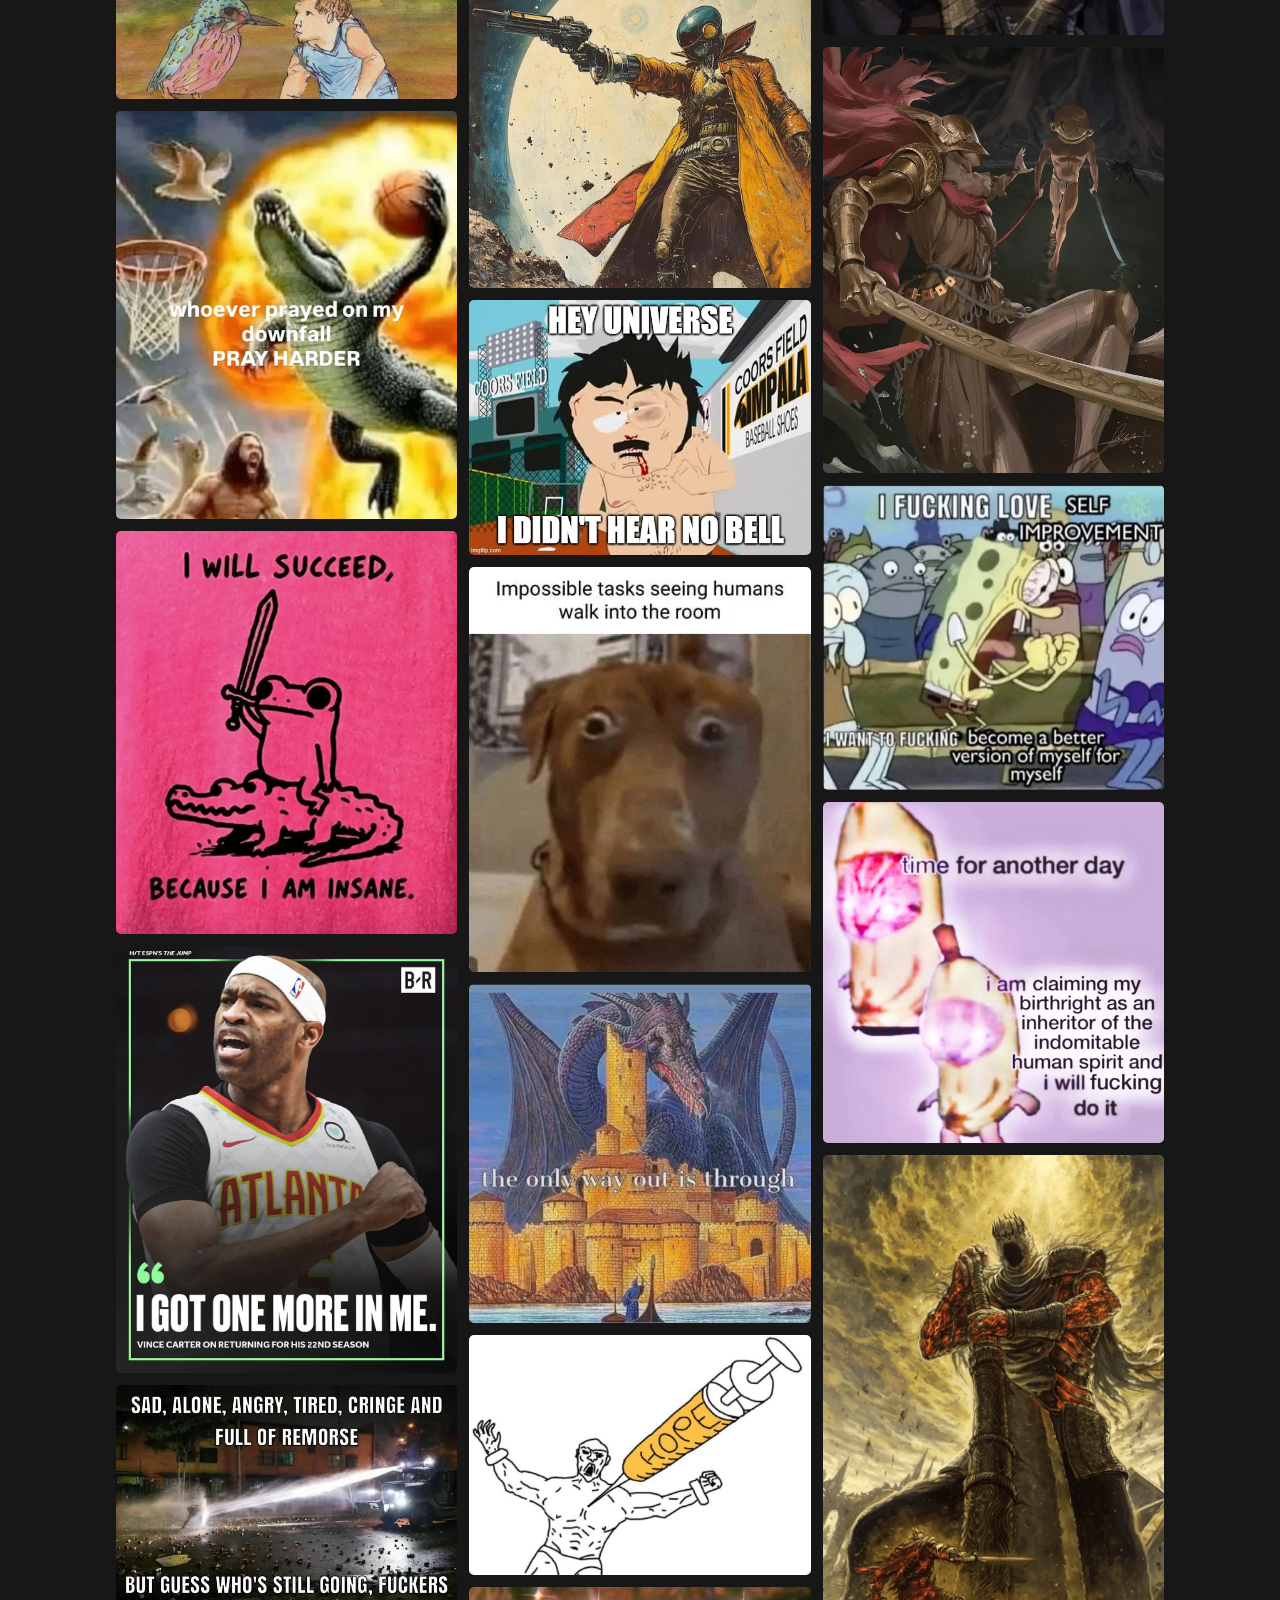
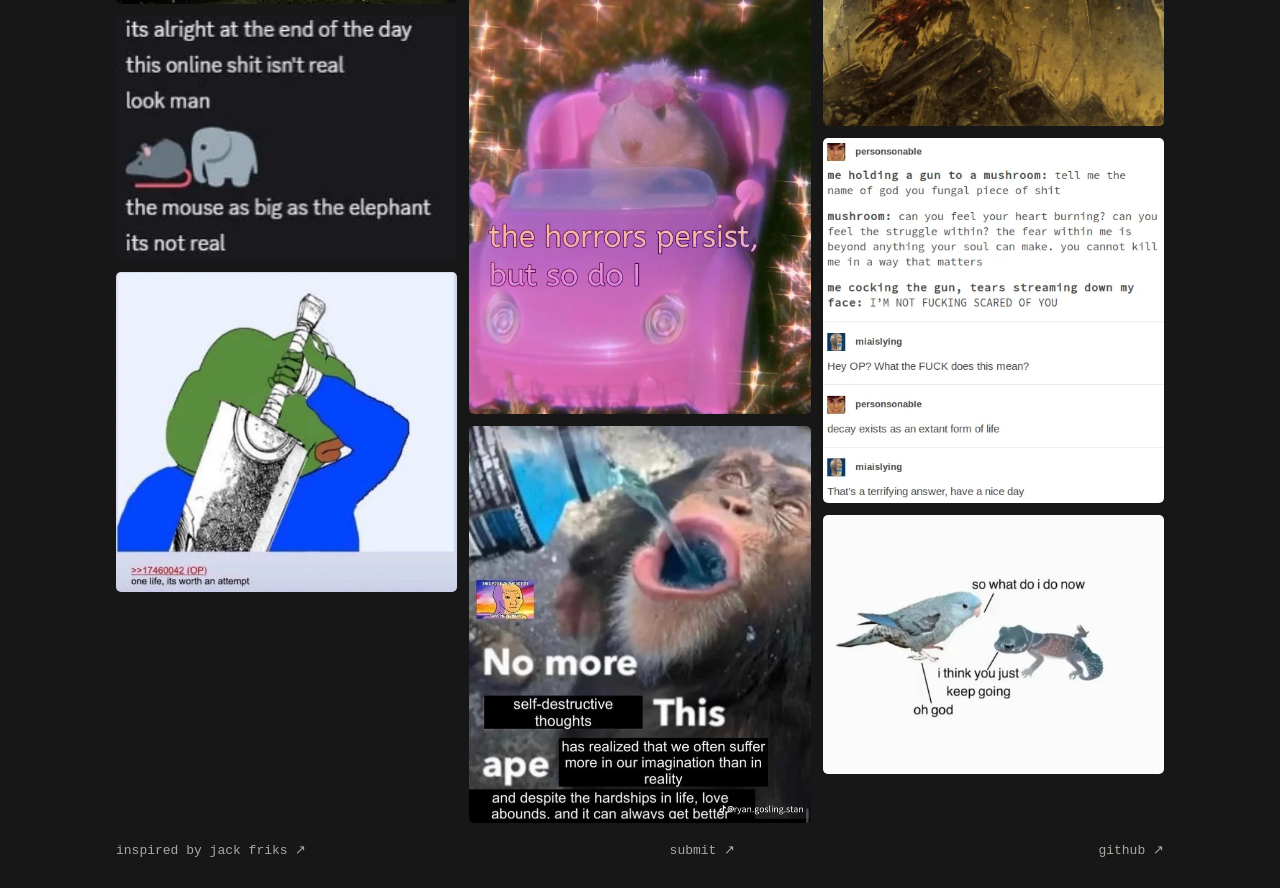
==== commit f0a1a14e: "Add photos from @FEARGODMINDSET (2123400903835185168)" ====
--- a/index.html
+++ b/index.html
@@ -18,6 +18,9 @@
     </header>
     <div class="wall">
       <!-- submissions -->
+      <a href="https://x.com/FEARGODMINDSET/status/2123400903835185168/photo/1" data-credit="@FEARGODMINDSET">
+        <img src="./images/x-2123400903835185168-1.webp" width="735" height="1140" loading="lazy" alt="Photo 1 posted by @FEARGODMINDSET on X.">
+      </a>
       <a href="https://x.com/BreakTheCurse7/status/2123464736314442061/photo/1" data-credit="@BreakTheCurse7">
         <img src="./images/x-2123464736314442061-1.webp" width="980" height="1176" loading="lazy" alt="Photo 1 posted by @BreakTheCurse7 on X.">
       </a>
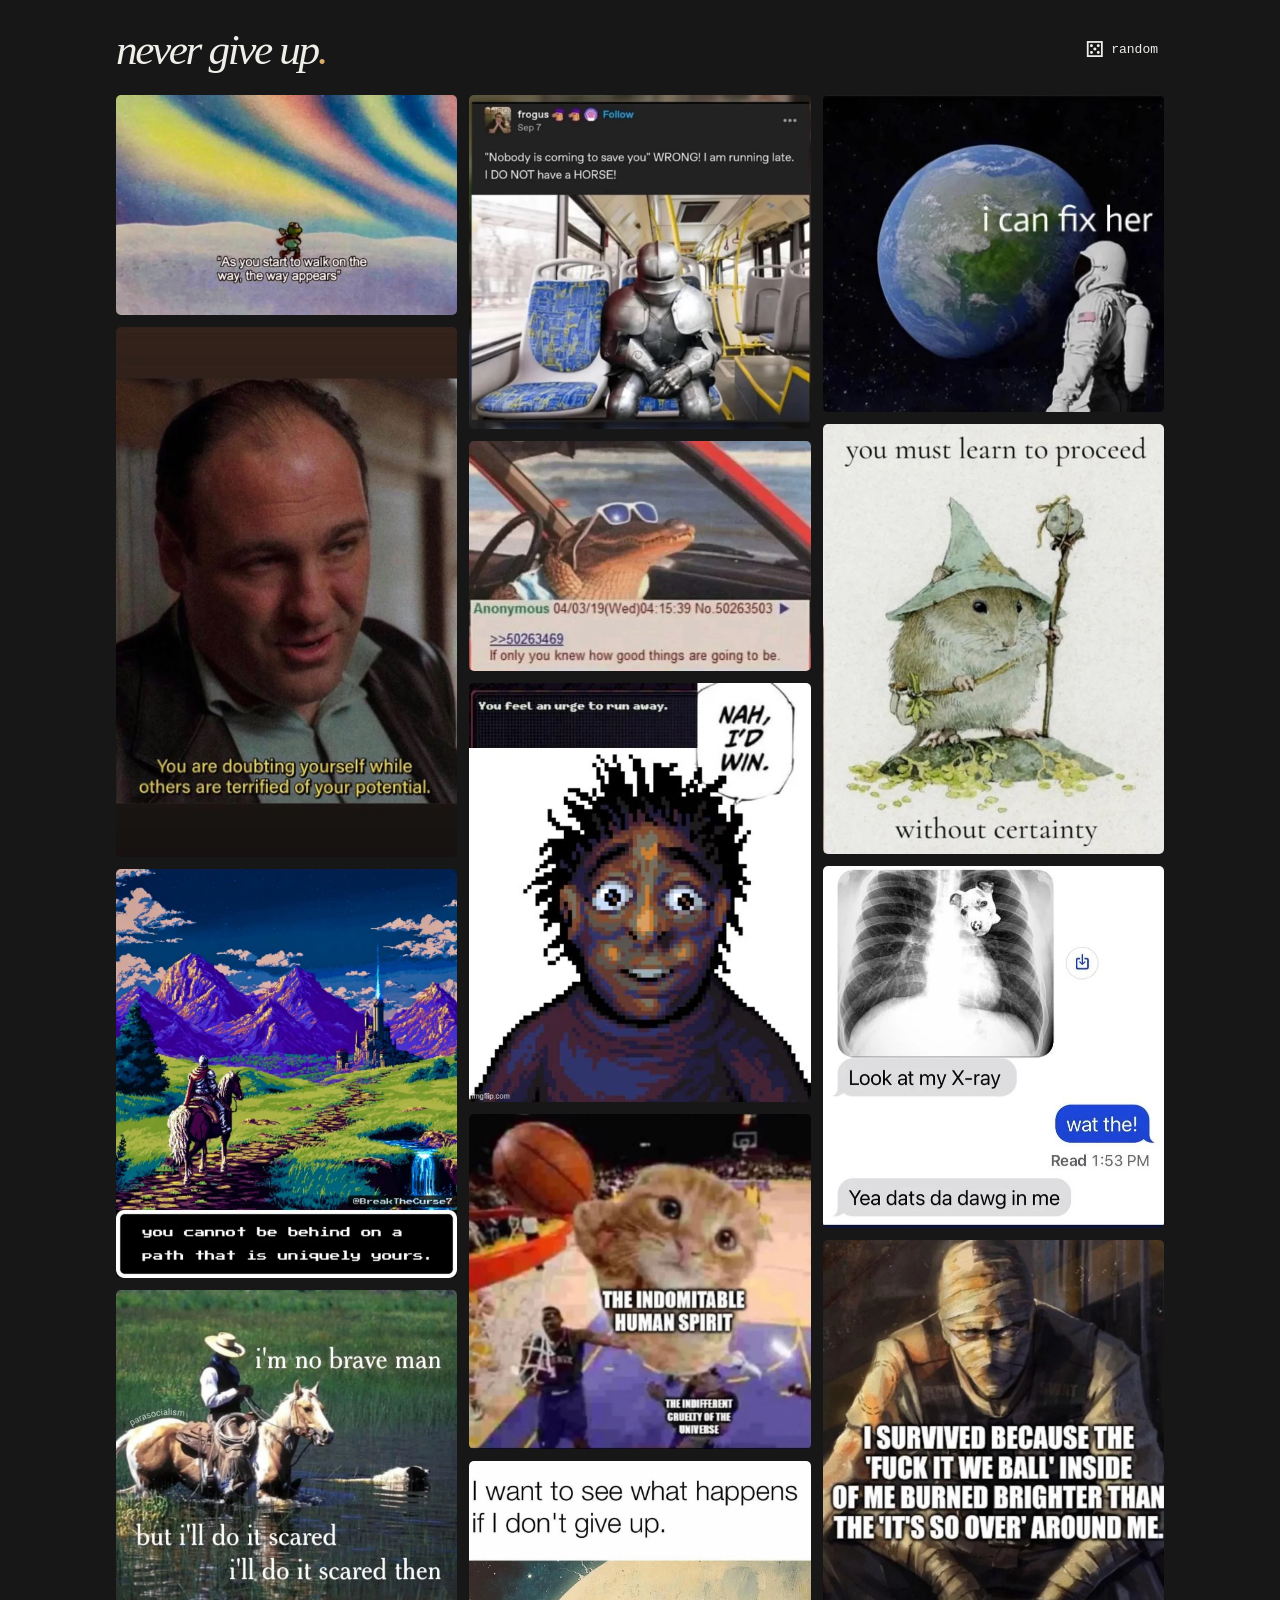
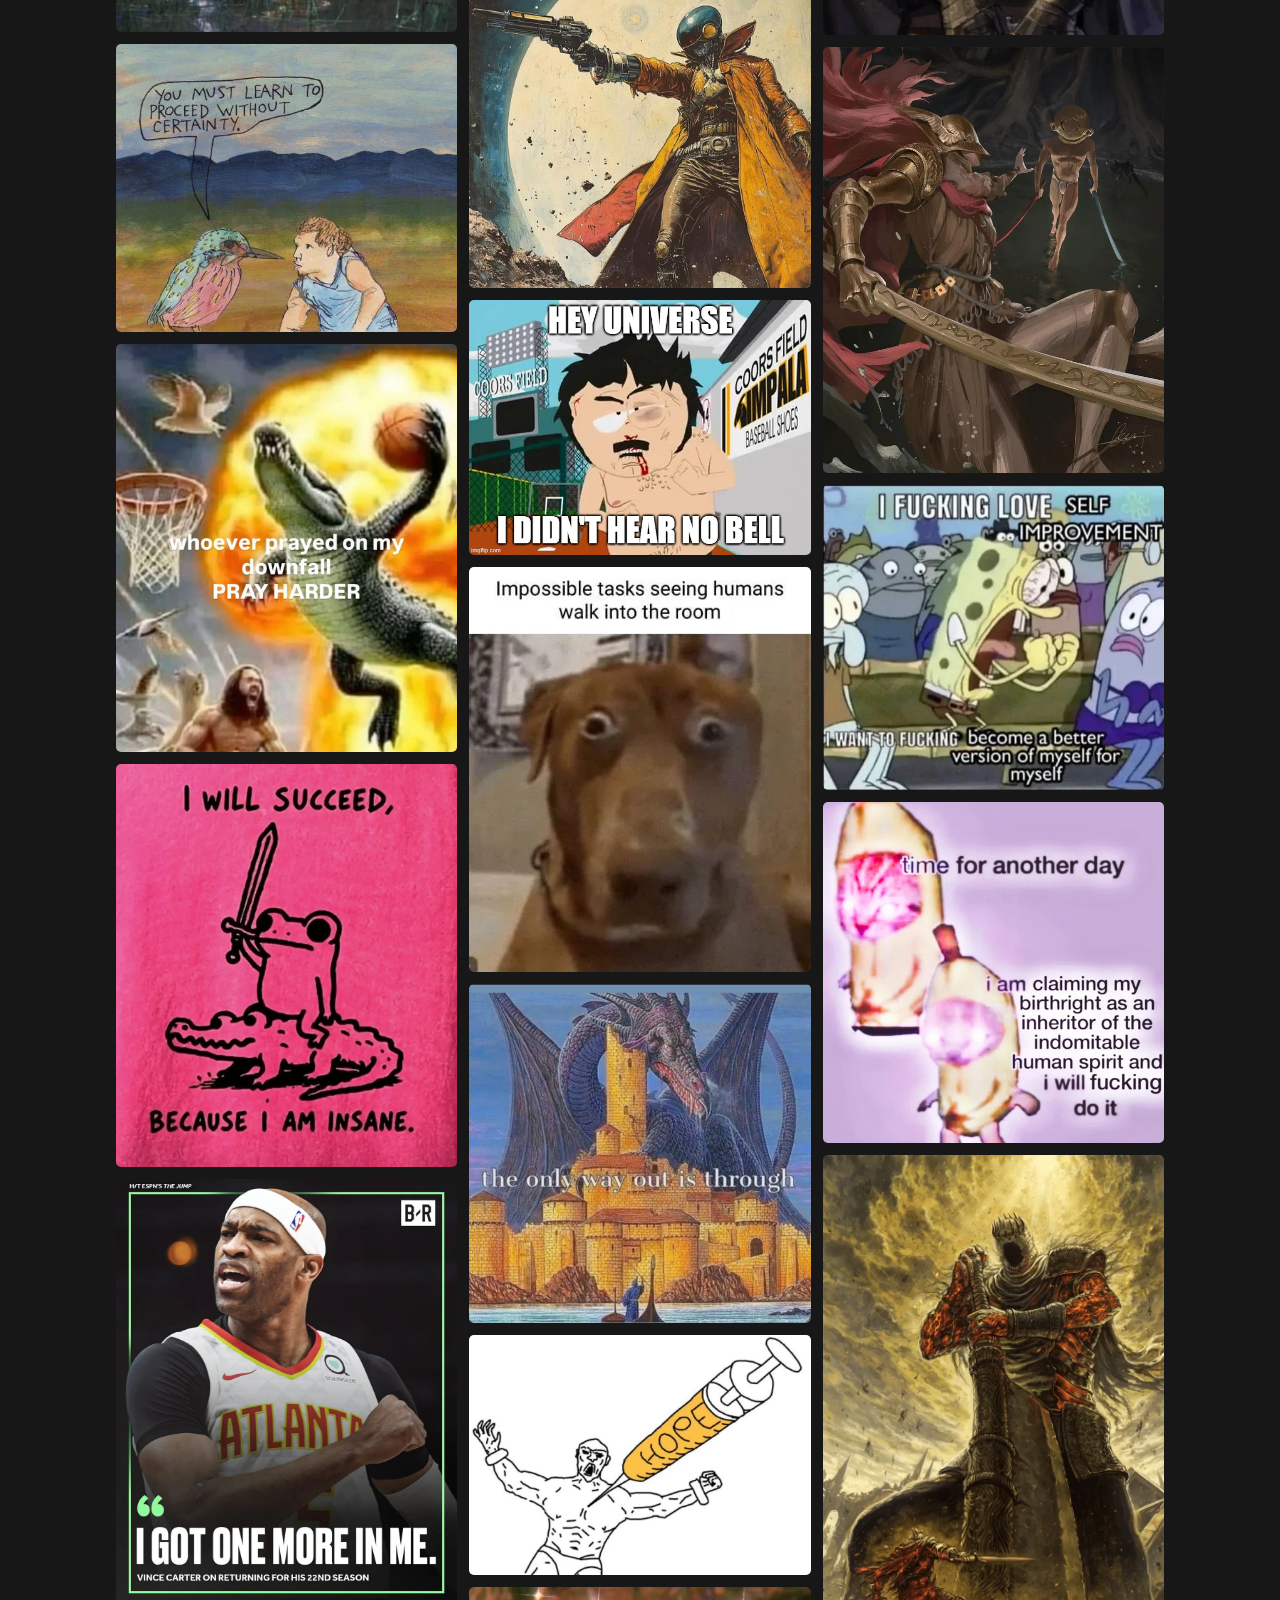
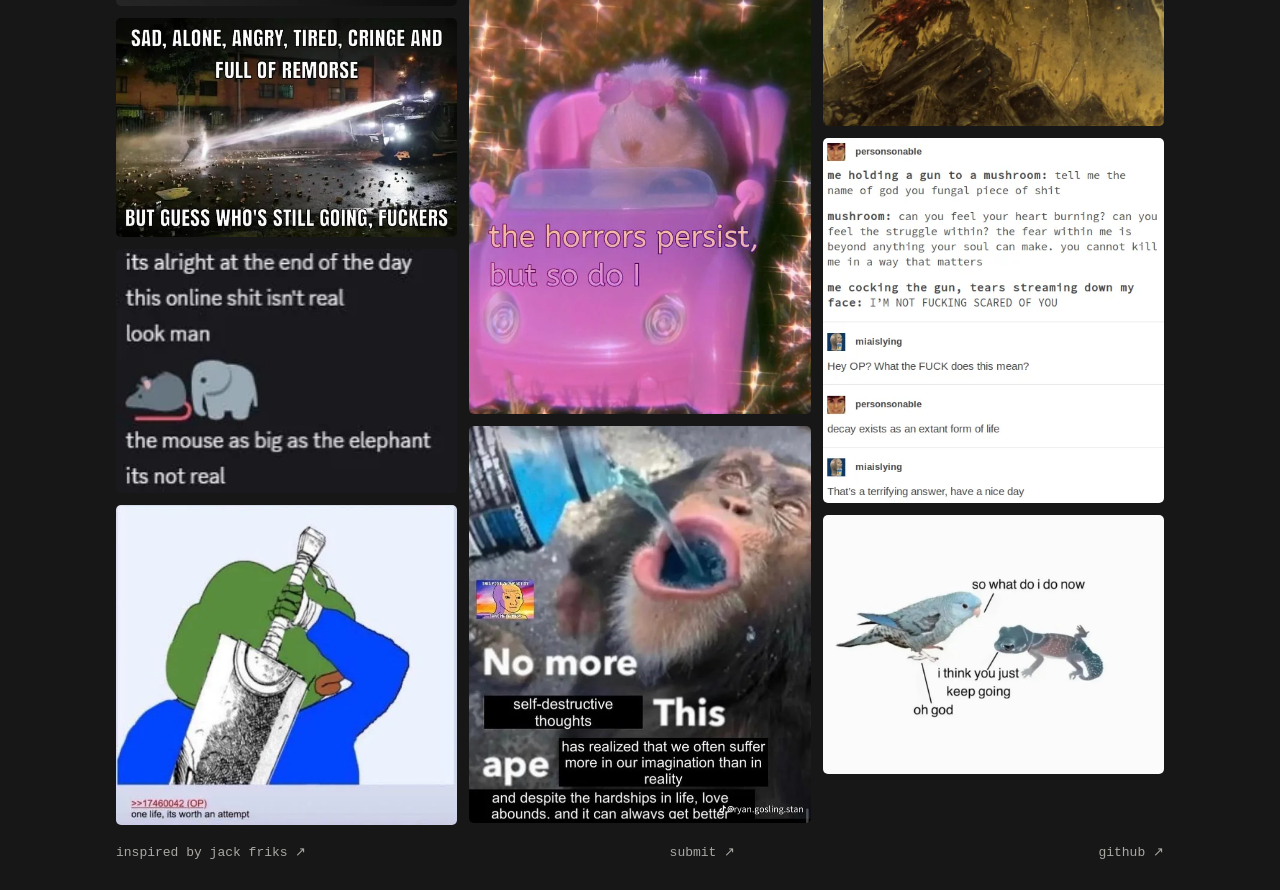
==== commit 25c484ef: "Add photos from @iamgingertrash (2123527189836832821)" ====
--- a/index.html
+++ b/index.html
@@ -18,6 +18,9 @@
     </header>
     <div class="wall">
       <!-- submissions -->
+      <a href="https://x.com/iamgingertrash/status/2123527189836832821/photo/1" data-credit="@iamgingertrash">
+        <img src="./images/x-2123527189836832821-1.webp" width="980" height="634" loading="lazy" alt="Photo 1 posted by @iamgingertrash on X.">
+      </a>
       <a href="https://x.com/FEARGODMINDSET/status/2123400903835185168/photo/1" data-credit="@FEARGODMINDSET">
         <img src="./images/x-2123400903835185168-1.webp" width="735" height="1140" loading="lazy" alt="Photo 1 posted by @FEARGODMINDSET on X.">
       </a>
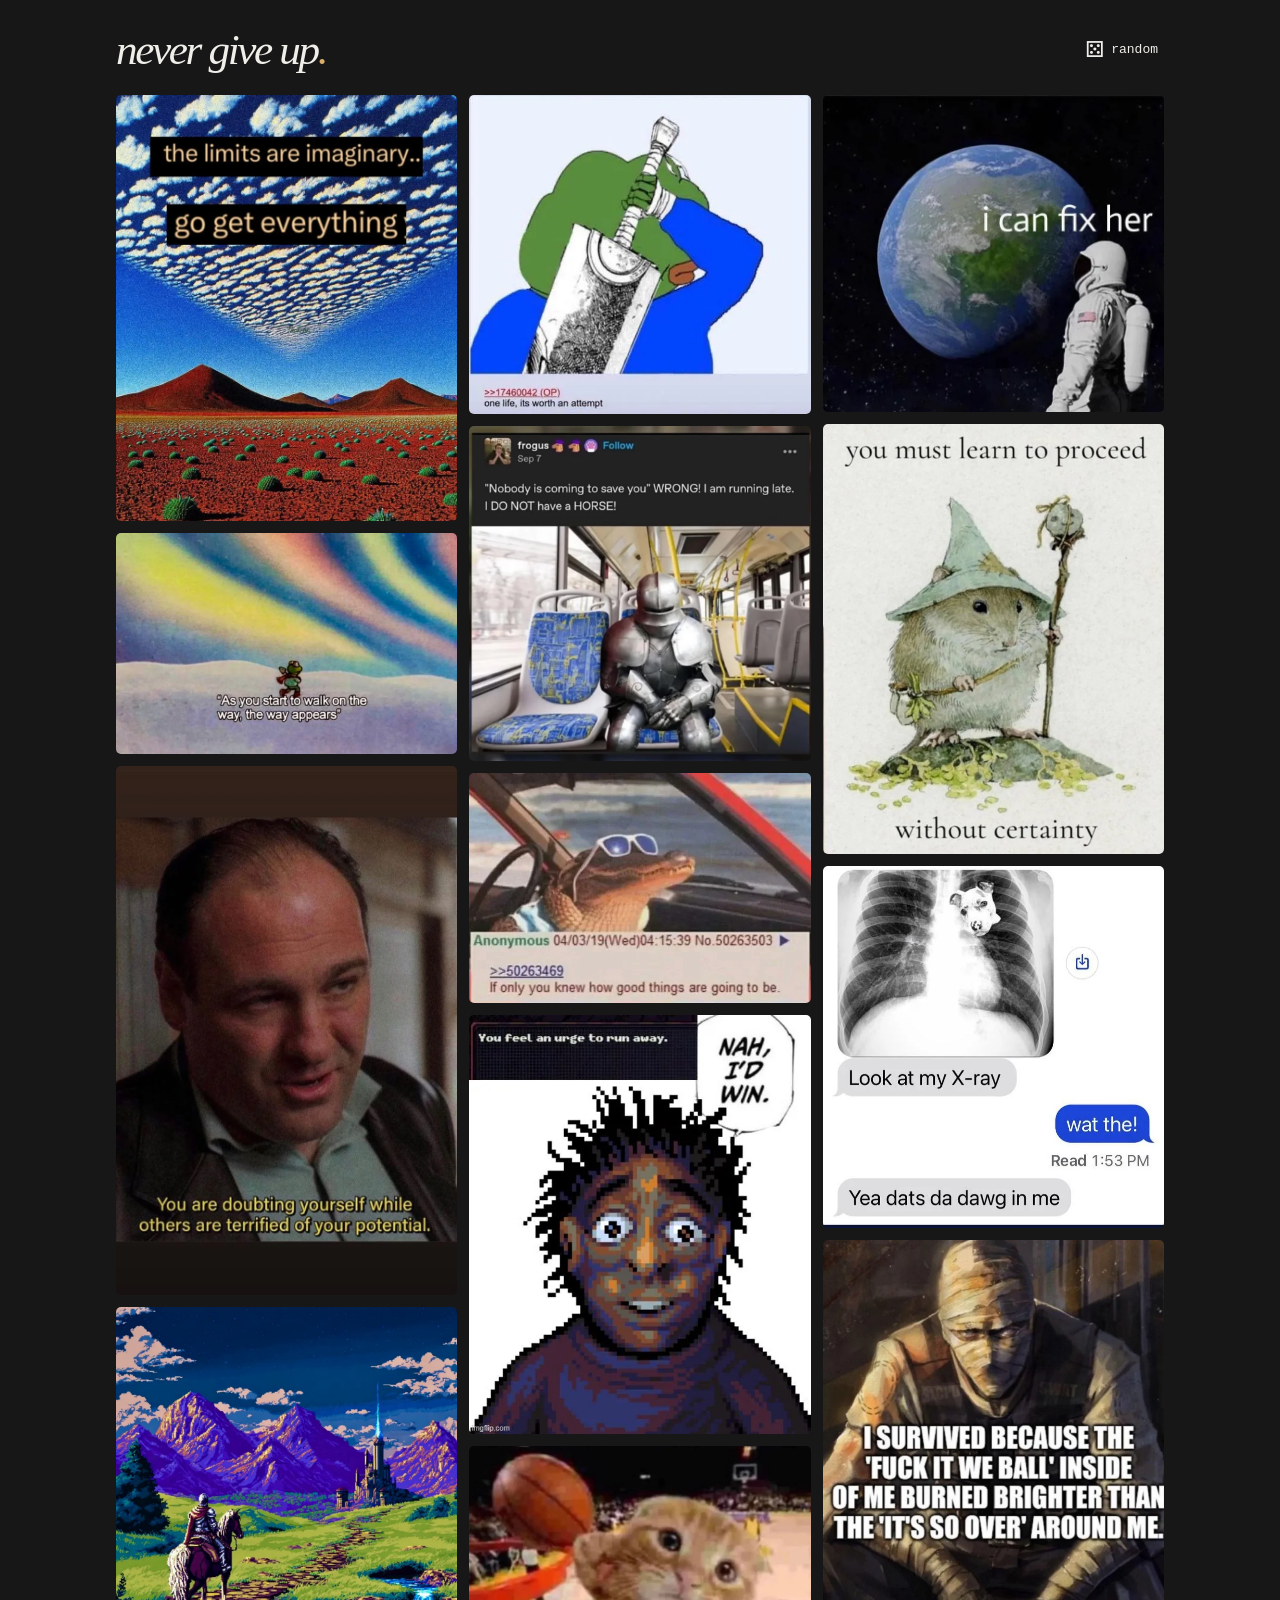
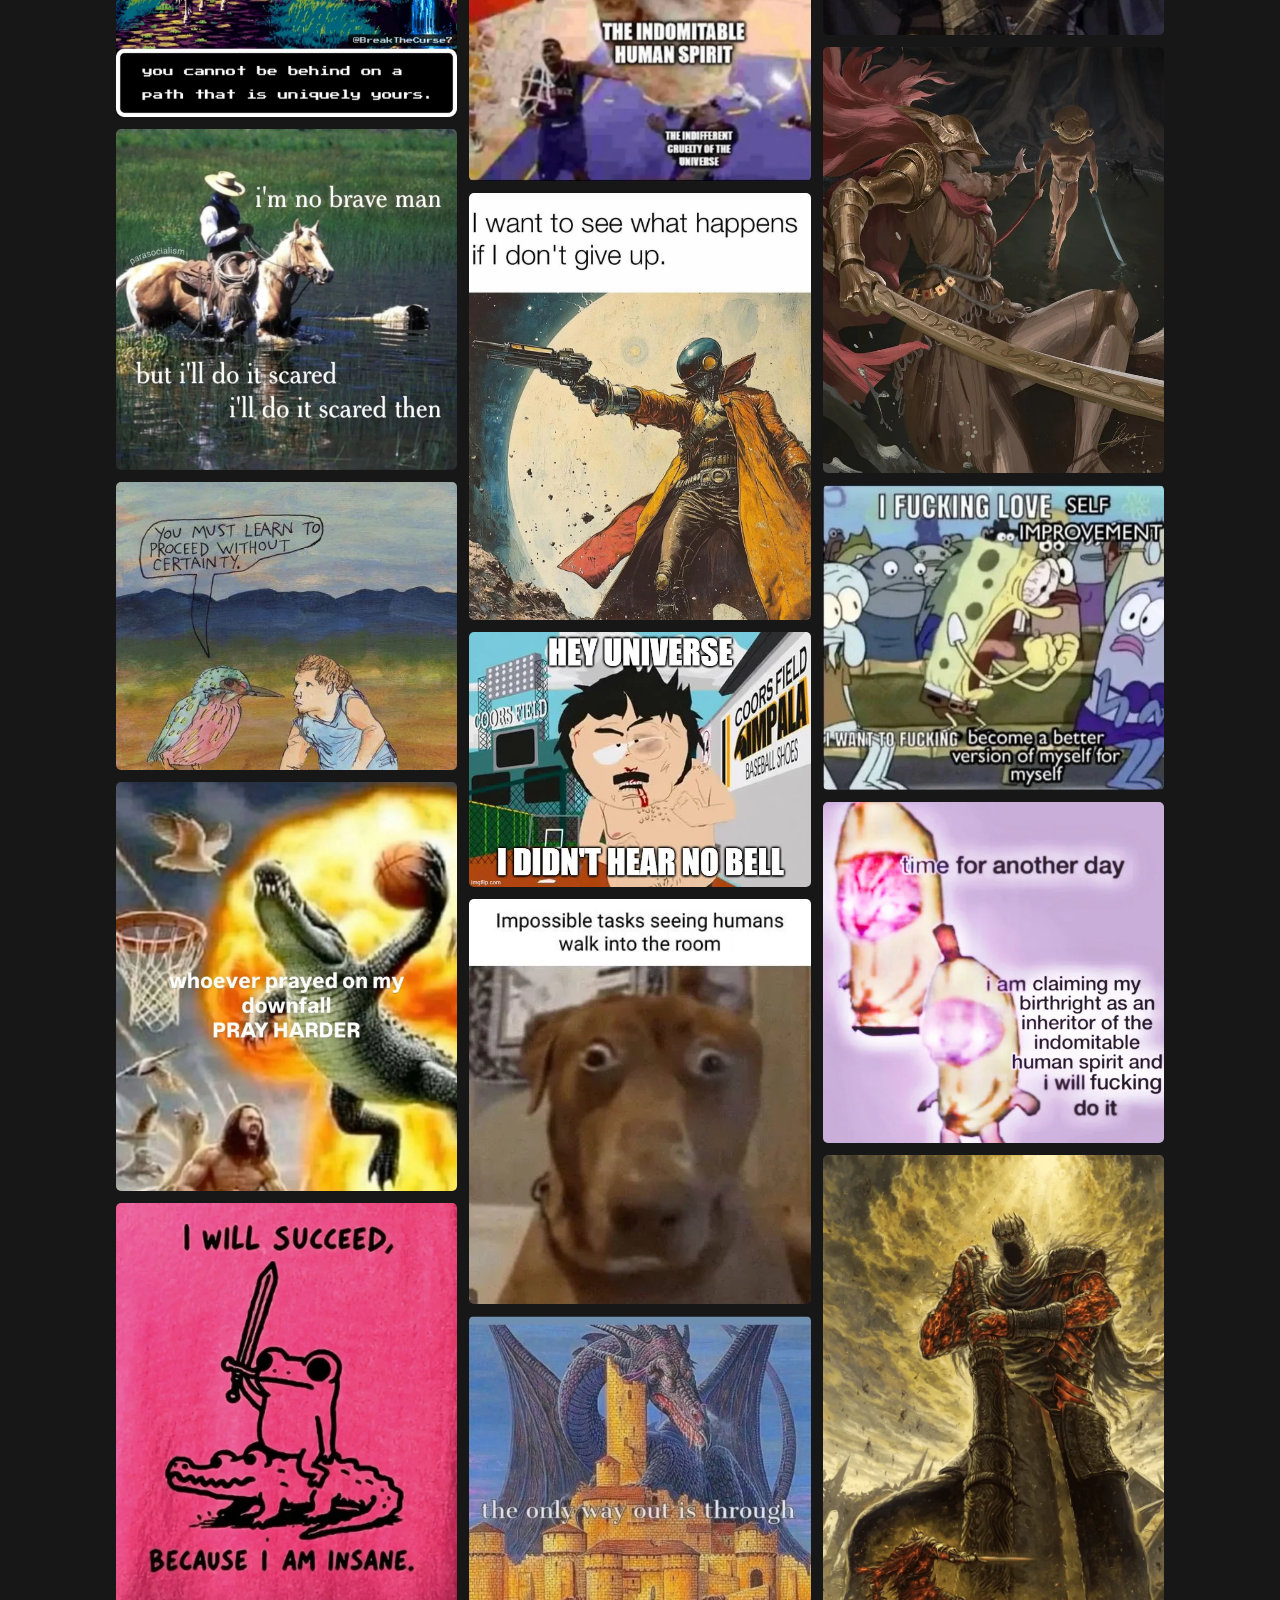
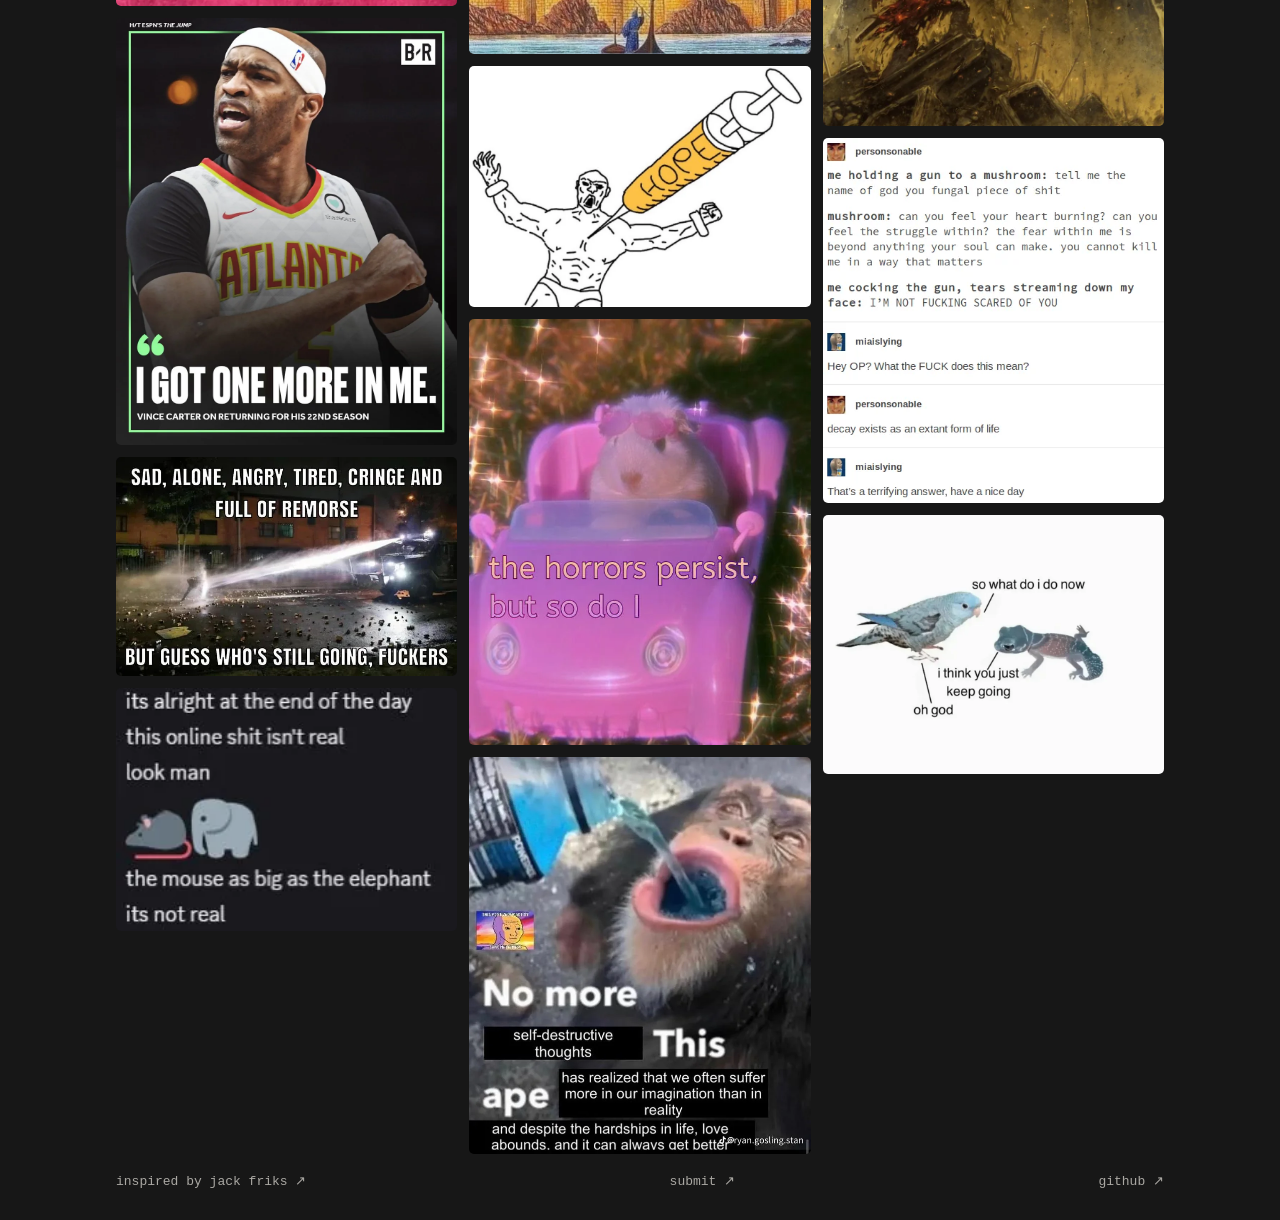
==== commit e5bc2c23: "Add photos from @MindsetCord (2123522803391488258)" ====
--- a/index.html
+++ b/index.html
@@ -18,6 +18,9 @@
     </header>
     <div class="wall">
       <!-- submissions -->
+      <a href="https://x.com/MindsetCord/status/2123522803391488258/photo/1" data-credit="@MindsetCord">
+        <img src="./images/x-2123522803391488258-1.webp" width="736" height="920" loading="lazy" alt="Photo 1 posted by @MindsetCord on X.">
+      </a>
       <a href="https://x.com/iamgingertrash/status/2123527189836832821/photo/1" data-credit="@iamgingertrash">
         <img src="./images/x-2123527189836832821-1.webp" width="980" height="634" loading="lazy" alt="Photo 1 posted by @iamgingertrash on X.">
       </a>
